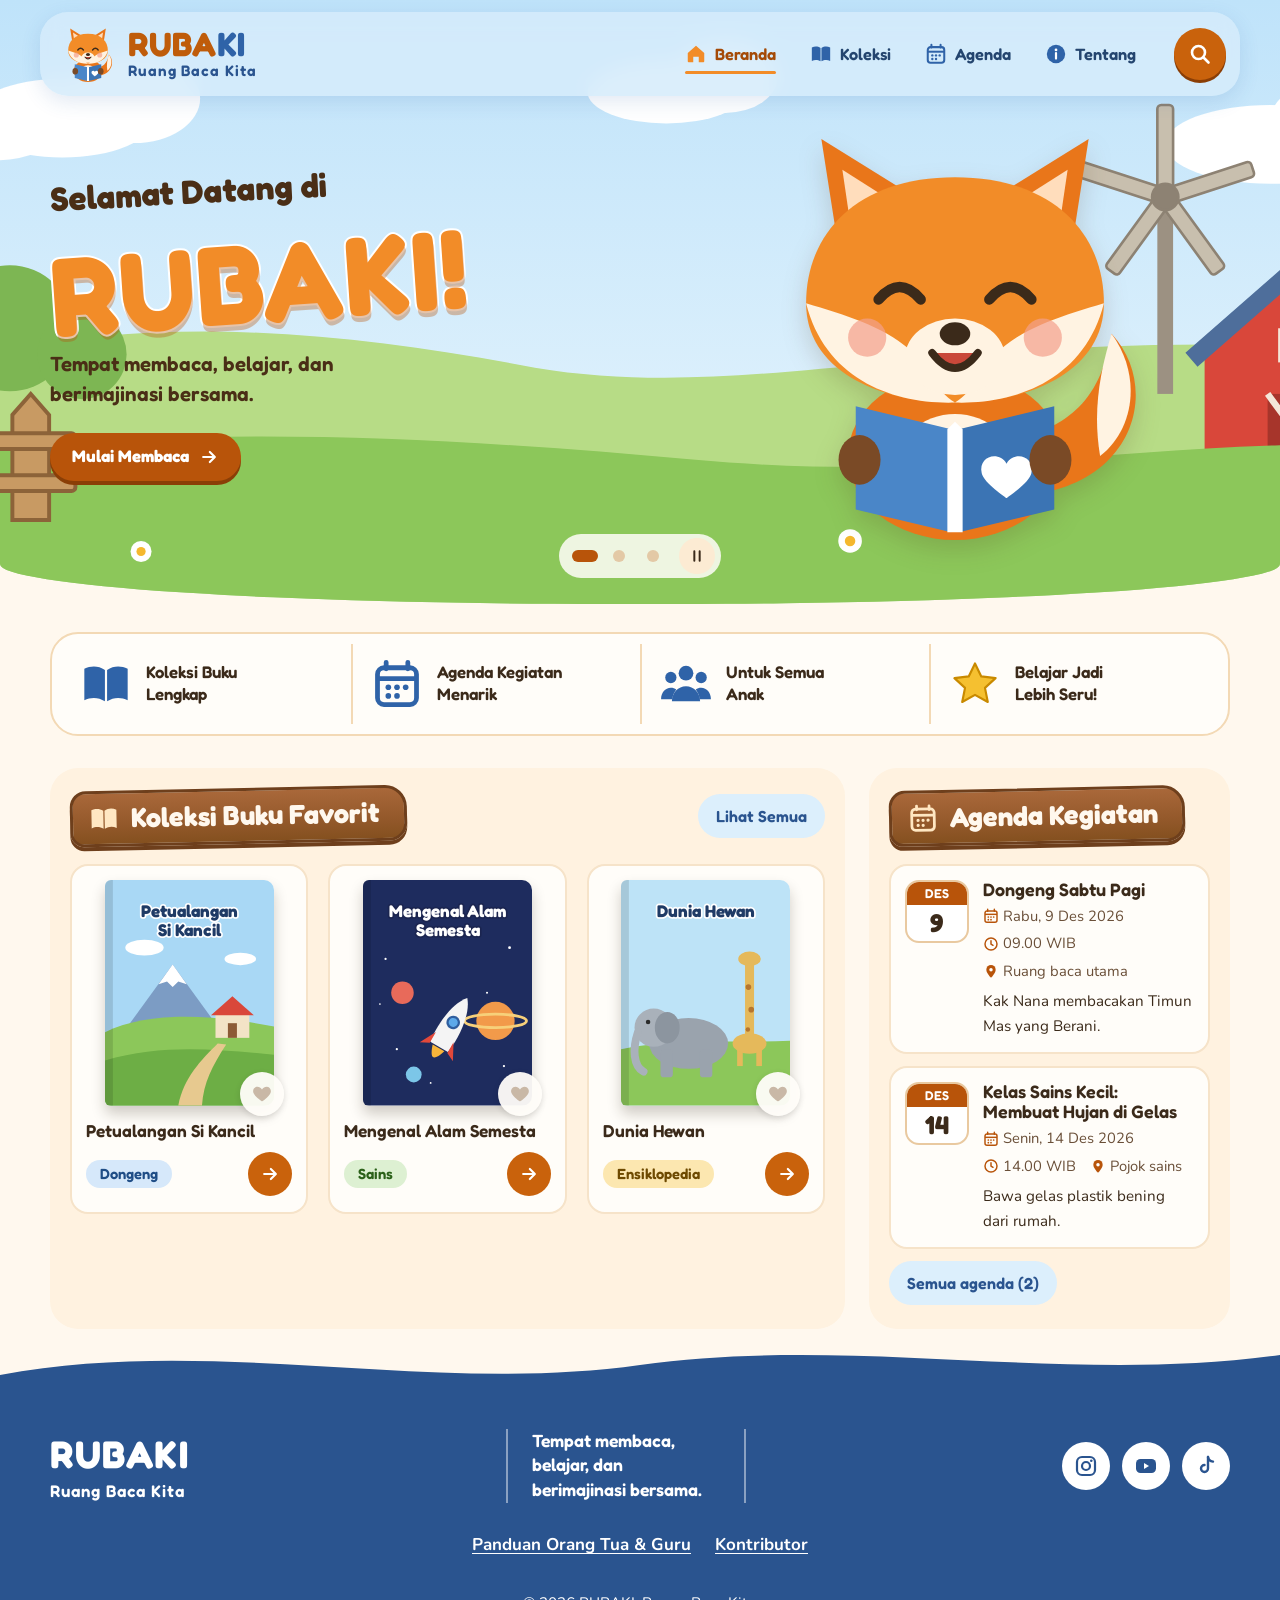
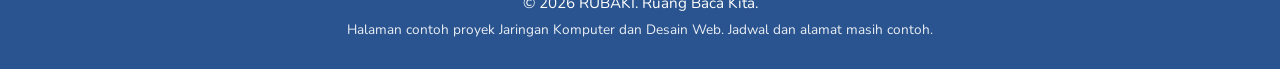
==== index.html @ 47138470 "Terapkan tampilan RUBAKI baru ke semua halaman Tampilan mengikuti desain contoh (hero rubah, papan k" ====
<!DOCTYPE html>
<html lang="id">
<head>
  <meta charset="utf-8">
  <meta name="viewport" content="width=device-width, initial-scale=1">
  <title>RUBAKI · Ruang Baca Kita</title>
  <meta name="description" content="RUBAKI, ruang baca anak untuk membaca, belajar, dan berimajinasi bersama.">
  <link rel="preconnect" href="https://fonts.googleapis.com">
  <link rel="preconnect" href="https://fonts.gstatic.com" crossorigin>
  <link href="https://fonts.googleapis.com/css2?family=Fredoka:wght@500;600;700&family=Nunito:wght@400;600;700;800&display=swap" rel="stylesheet">
  <link rel="stylesheet" href="css/style.css">
  <link rel="stylesheet" href="css/beranda.css">
</head>
<body data-halaman="beranda">
  <!-- Ikon dan maskot dipakai ulang lewat <use href="#..."> -->
  <svg width="0" height="0" style="position:absolute" aria-hidden="true">
    <defs>
      <symbol id="fox" viewBox="0 0 220 220">
        <path d="M150 196 C204 190 218 140 192 112 C186 150 166 162 138 168Z" fill="#E9761A"/>
        <path d="M192 112 C208 134 204 162 186 176 C182 152 186 132 192 112Z" fill="#FFF3E2"/>
        <ellipse cx="110" cy="176" rx="56" ry="44" fill="#E9761A"/>
        <ellipse cx="110" cy="184" rx="32" ry="30" fill="#FFF3E2"/>
        <path d="M50 74 L40 10 L98 46Z" fill="#E9761A"/>
        <path d="M56 60 L51 26 L84 47Z" fill="#FFDDBC"/>
        <path d="M170 74 L180 10 L122 46Z" fill="#E9761A"/>
        <path d="M164 60 L169 26 L136 47Z" fill="#FFDDBC"/>
        <path d="M110 30 C162 30 188 60 188 96 C188 130 152 148 110 148 C68 148 32 130 32 96 C32 60 58 30 110 30Z" fill="#F28C28"/>
        <path d="M32 96 C52 102 72 108 86 120 C96 130 100 142 110 148 C78 149 42 136 32 96Z" fill="#FFF3E2"/>
        <path d="M188 96 C168 102 148 108 134 120 C124 130 120 142 110 148 C142 149 178 136 188 96Z" fill="#FFF3E2"/>
        <ellipse cx="110" cy="124" rx="26" ry="20" fill="#FFF3E2"/>
        <path d="M70 94 q11 -13 22 0" stroke="#3B2A1A" stroke-width="5.5" fill="none" stroke-linecap="round"/>
        <path d="M128 94 q11 -13 22 0" stroke="#3B2A1A" stroke-width="5.5" fill="none" stroke-linecap="round"/>
        <circle cx="64" cy="114" r="10" fill="#F4A08C" opacity=".7"/>
        <circle cx="156" cy="114" r="10" fill="#F4A08C" opacity=".7"/>
        <ellipse cx="110" cy="112" rx="8" ry="6" fill="#3B2A1A"/>
        <path d="M98 122 q12 16 24 0" stroke="#3B2A1A" stroke-width="4" fill="#C9483A" stroke-linecap="round" stroke-linejoin="round"/>
        <path d="M58 150 L108 162 L108 216 L58 204Z" fill="#4A86C8"/>
        <path d="M162 150 L112 162 L112 216 L162 204Z" fill="#3B74B4"/>
        <path d="M106 162 L110 158 L114 162 L114 216 L106 216Z" fill="#FFFFFF"/>
        <path d="M137 180 c-4 -7 -15 -4 -13 5 c1 5 13 13 13 13 s12 -8 13 -13 c2 -9 -9 -12 -13 -5z" fill="#FFFFFF"/>
        <ellipse cx="60" cy="178" rx="11" ry="13" fill="#7A4A26"/>
        <ellipse cx="160" cy="178" rx="11" ry="13" fill="#7A4A26"/>
      </symbol>

      <symbol id="i-home" viewBox="0 0 24 24"><path d="M3 11 12 3l9 8v9a1 1 0 0 1-1 1h-5v-6H9v6H4a1 1 0 0 1-1-1z" fill="currentColor"/></symbol>
      <symbol id="i-book" viewBox="0 0 24 24"><path d="M2 5c3-1.5 6.5-1.5 9.5.5V20c-3-2-6.5-2-9.5-.5zM22 5c-3-1.5-6.5-1.5-9.5.5V20c3-2 6.5-2 9.5-.5z" fill="currentColor"/></symbol>
      <symbol id="i-cal" viewBox="0 0 24 24"><path d="M7 2v3M17 2v3" stroke="currentColor" stroke-width="2.2" stroke-linecap="round"/><rect x="3" y="4.5" width="18" height="17" rx="3" fill="none" stroke="currentColor" stroke-width="2.2"/><path d="M3 9.5h18" stroke="currentColor" stroke-width="2.2"/><g fill="currentColor"><circle cx="8" cy="13.5" r="1.3"/><circle cx="12" cy="13.5" r="1.3"/><circle cx="16" cy="13.5" r="1.3"/><circle cx="8" cy="17.5" r="1.3"/><circle cx="12" cy="17.5" r="1.3"/></g></symbol>
      <symbol id="i-info" viewBox="0 0 24 24"><circle cx="12" cy="12" r="10" fill="currentColor"/><path d="M12 11v6" stroke="#fff" stroke-width="2.4" stroke-linecap="round"/><circle cx="12" cy="7.5" r="1.5" fill="#fff"/></symbol>
      <symbol id="i-search" viewBox="0 0 24 24"><circle cx="10.5" cy="10.5" r="6.5" fill="none" stroke="currentColor" stroke-width="2.6"/><path d="m15.5 15.5 5 5" stroke="currentColor" stroke-width="2.6" stroke-linecap="round"/></symbol>
      <symbol id="i-arrow" viewBox="0 0 24 24"><path d="M5 12h13M13 6l6 6-6 6" fill="none" stroke="currentColor" stroke-width="2.6" stroke-linecap="round" stroke-linejoin="round"/></symbol>
      <symbol id="i-back" viewBox="0 0 24 24"><path d="M19 12H6M11 6l-6 6 6 6" fill="none" stroke="currentColor" stroke-width="2.6" stroke-linecap="round" stroke-linejoin="round"/></symbol>
      <symbol id="i-up" viewBox="0 0 24 24"><path d="M12 19V6M6 11l6-6 6 6" fill="none" stroke="currentColor" stroke-width="2.6" stroke-linecap="round" stroke-linejoin="round"/></symbol>
      <symbol id="i-close" viewBox="0 0 24 24"><path d="M6 6l12 12M18 6 6 18" stroke="currentColor" stroke-width="2.6" stroke-linecap="round"/></symbol>
      <symbol id="i-heart" viewBox="0 0 24 24"><path d="M12 20s-7.5-4.6-9.3-9.2C1.4 7.4 3.6 4 7 4c2 0 3.6 1.1 5 3 1.4-1.9 3-3 5-3 3.4 0 5.6 3.4 4.3 6.8C19.5 15.4 12 20 12 20z" fill="currentColor"/></symbol>
      <symbol id="i-people" viewBox="0 0 24 24"><g fill="currentColor"><circle cx="12" cy="7" r="3.4"/><circle cx="5" cy="9" r="2.6"/><circle cx="19" cy="9" r="2.6"/><path d="M5.5 20c0-4 2.9-7 6.5-7s6.5 3 6.5 7z"/><path d="M0.5 19c0-3 1.9-5.3 4.5-5.3 1 0 1.8.3 2.5.8-1 1.3-1.6 2.8-1.8 4.5z"/><path d="M23.5 19c0-3-1.9-5.3-4.5-5.3-1 0-1.8.3-2.5.8 1 1.3 1.6 2.8 1.8 4.5z"/></g></symbol>
      <symbol id="i-star" viewBox="0 0 24 24"><path d="m12 2.5 2.9 6 6.6.8-4.9 4.5 1.3 6.5L12 17l-5.9 3.3 1.3-6.5L2.5 9.3l6.6-.8z" fill="currentColor" stroke="#C98A00" stroke-width="1" stroke-linejoin="round"/></symbol>
      <symbol id="i-plus" viewBox="0 0 24 24"><path d="M12 5v14M5 12h14" stroke="currentColor" stroke-width="2.6" stroke-linecap="round"/></symbol>
      <symbol id="i-trash" viewBox="0 0 24 24"><path d="M4 7h16M9 7V4h6v3M6 7l1 13h10l1-13" fill="none" stroke="currentColor" stroke-width="2.2" stroke-linecap="round" stroke-linejoin="round"/></symbol>
      <symbol id="i-pin" viewBox="0 0 24 24"><path d="M12 22s7-6.6 7-12a7 7 0 0 0-14 0c0 5.4 7 12 7 12z" fill="currentColor"/><circle cx="12" cy="10" r="2.6" fill="#fff"/></symbol>
      <symbol id="i-clock" viewBox="0 0 24 24"><circle cx="12" cy="12" r="9" fill="none" stroke="currentColor" stroke-width="2.2"/><path d="M12 7v5l3 2" fill="none" stroke="currentColor" stroke-width="2.2" stroke-linecap="round"/></symbol>
      <symbol id="i-pause" viewBox="0 0 24 24"><path d="M8 5v14M16 5v14" stroke="currentColor" stroke-width="3" stroke-linecap="round"/></symbol>
      <symbol id="i-play" viewBox="0 0 24 24"><path d="M7 4.5v15l12-7.5z" fill="currentColor"/></symbol>
      <symbol id="i-ig" viewBox="0 0 24 24"><rect x="3" y="3" width="18" height="18" rx="5" fill="none" stroke="currentColor" stroke-width="2.2"/><circle cx="12" cy="12" r="4" fill="none" stroke="currentColor" stroke-width="2.2"/><circle cx="17.3" cy="6.7" r="1.3" fill="currentColor"/></symbol>
      <symbol id="i-yt" viewBox="0 0 24 24"><rect x="2" y="5" width="20" height="14" rx="4.5" fill="currentColor"/><path d="M10 9v6l5-3z" fill="#fff"/></symbol>
      <symbol id="i-tt" viewBox="0 0 24 24"><path d="M14 3v11.5a3.5 3.5 0 1 1-3.5-3.5" fill="none" stroke="currentColor" stroke-width="2.4" stroke-linecap="round"/><path d="M14 3c.4 2.6 2.2 4.4 5 4.6" fill="none" stroke="currentColor" stroke-width="2.4" stroke-linecap="round"/></symbol>
    </defs>
  </svg>

  <a class="skip" href="#main">Lewati ke konten utama</a>

  <!-- NAVBAR: sama di semua halaman, jangan diubah -->
  <header class="topbar" id="top">
    <a class="brand" href="index.html" aria-label="RUBAKI, ke beranda">
      <svg class="brand__fox" width="56" height="56" aria-hidden="true"><use href="#fox"/></svg>
      <span class="brand__text">
        <span class="brand__name"><span class="o">RUBA</span><span class="b">KI</span></span>
        <span class="brand__tag">Ruang Baca Kita</span>
      </span>
    </a>

    <nav class="nav" aria-label="Navigasi utama">
      <a class="nav__link" href="index.html" data-route="beranda" aria-current="page"><svg aria-hidden="true"><use href="#i-home"/></svg><span>Beranda</span></a>
      <a class="nav__link" href="koleksi.html" data-route="koleksi"><svg aria-hidden="true"><use href="#i-book"/></svg><span>Koleksi</span></a>
      <a class="nav__link" href="agenda.html" data-route="agenda"><svg aria-hidden="true"><use href="#i-cal"/></svg><span>Agenda</span></a>
      <a class="nav__link" href="tentang.html" data-route="tentang"><svg aria-hidden="true"><use href="#i-info"/></svg><span>Tentang</span></a>
    </nav>

    <button class="search-btn" type="button" id="openSearch" aria-label="Cari buku atau agenda (tombol /)">
      <svg aria-hidden="true"><use href="#i-search"/></svg>
    </button>
  </header>

  <main id="main" tabindex="-1">
    <!-- ===== ISI HALAMAN BERANDA (bagian yang boleh kamu ubah) ===== -->
    <section class="halaman" aria-labelledby="hero-title">
      <div class="hero" id="hero" aria-roledescription="carousel" aria-label="Sorotan RUBAKI">
        <svg class="hero__scene" viewBox="0 0 1200 460" preserveAspectRatio="xMidYMax slice" aria-hidden="true">
          <defs>
            <linearGradient id="sky" x1="0" y1="0" x2="0" y2="1">
              <stop offset="0" stop-color="#BFE3FA"/><stop offset="1" stop-color="#EAF6FD"/>
            </linearGradient>
          </defs>
          <rect width="1200" height="460" fill="url(#sky)"/>
          <g fill="#FFFFFF">
            <g class="cloud"><ellipse cx="160" cy="90" rx="70" ry="30"/><ellipse cx="215" cy="75" rx="50" ry="34"/><ellipse cx="110" cy="100" rx="45" ry="22"/></g>
            <g class="cloud cloud--b"><ellipse cx="620" cy="70" rx="60" ry="24"/><ellipse cx="665" cy="58" rx="40" ry="28"/></g>
            <g class="cloud"><ellipse cx="1080" cy="110" rx="80" ry="30"/><ellipse cx="1130" cy="92" rx="50" ry="32"/></g>
          </g>
          <path d="M0 300 C180 230 360 250 520 280 C700 310 860 240 1200 270 V460 H0Z" fill="#B7DC86"/>
          <g fill="#7DB653">
            <circle cx="70" cy="262" r="40"/><circle cx="120" cy="250" r="48"/><circle cx="175" cy="270" r="34"/>
            <circle cx="860" cy="250" r="36"/><circle cx="905" cy="238" r="44"/>
          </g>
          <g transform="translate(1000 150)">
            <rect x="-6" y="0" width="12" height="150" fill="#9C9182"/>
            <g class="windmill" fill="#C8BFAE" stroke="#8D8273" stroke-width="2">
              <rect x="-6" y="-70" width="12" height="70" rx="3"/>
              <rect x="-6" y="-70" width="12" height="70" rx="3" transform="rotate(72)"/>
              <rect x="-6" y="-70" width="12" height="70" rx="3" transform="rotate(144)"/>
              <rect x="-6" y="-70" width="12" height="70" rx="3" transform="rotate(216)"/>
              <rect x="-6" y="-70" width="12" height="70" rx="3" transform="rotate(288)"/>
              <circle r="10" fill="#8D8273"/>
            </g>
          </g>
          <g transform="translate(1030 210)">
            <path d="M0 60 L70 0 L140 60 V150 H0Z" fill="#D9473A"/>
            <path d="M-10 64 L70 -6 L150 64" fill="none" stroke="#4E6E9B" stroke-width="14" stroke-linejoin="round"/>
            <rect x="48" y="90" width="44" height="60" fill="#A7352B"/>
            <path d="M48 90 L92 150 M92 90 L48 150" stroke="#F4E6D8" stroke-width="5"/>
            <rect x="56" y="40" width="28" height="26" fill="#F4E6D8"/>
          </g>
          <path d="M0 360 C200 320 420 330 640 350 C860 370 1000 330 1200 340 V460 H0Z" fill="#8CC75A"/>
          <g fill="#C89A63" stroke="#8C6339" stroke-width="3">
            <path d="M18 310 l14 -16 l14 16 v80 h-28z"/><path d="M70 312 l14 -16 l14 16 v80 h-28z"/><path d="M122 316 l14 -16 l14 16 v80 h-28z"/>
            <rect x="0" y="330" width="170" height="12" rx="3"/><rect x="0" y="362" width="170" height="12" rx="3"/>
          </g>
          <g class="flowers">
            <g transform="translate(40 410)"><circle r="9" fill="#fff"/><circle r="4" fill="#F5B82E"/></g>
            <g transform="translate(220 420)"><circle r="8" fill="#fff"/><circle r="3.5" fill="#F5B82E"/></g>
            <g transform="translate(760 412)"><circle r="9" fill="#fff"/><circle r="4" fill="#F5B82E"/></g>
            <g transform="translate(1150 420)"><circle r="10" fill="#fff"/><circle r="4" fill="#F5B82E"/></g>
          </g>
        </svg>

        <div class="hero__slides">
          <article class="slide is-active" data-slide="0" aria-roledescription="slide" aria-label="1 dari 3">
            <div class="slide__text">
              <p class="slide__pre">Selamat Datang di</p>
              <h1 class="slide__title" id="hero-title"><span class="wordmark">RUBAKI!</span></h1>
              <p class="slide__lead">Tempat membaca, belajar, dan berimajinasi bersama.</p>
              <a class="btn btn--primary" href="koleksi.html">Mulai Membaca <svg aria-hidden="true"><use href="#i-arrow"/></svg></a>
            </div>
            <svg class="slide__art slide__art--fox" viewBox="0 0 220 220" aria-hidden="true"><use href="#fox"/></svg>
          </article>

          <article class="slide" data-slide="1" aria-roledescription="slide" aria-label="2 dari 3" hidden>
            <div class="slide__text">
              <p class="slide__pre">Lanjutkan ceritamu</p>
              <h2 class="slide__title slide__title--sm">Buku yang terakhir kamu baca</h2>
              <p class="slide__lead" id="resumeText">Belum ada buku yang dibuka. Pilih satu dari koleksi, nanti halamannya diingat di sini.</p>
              <a class="btn btn--primary" href="koleksi.html" id="resumeBtn">Pilih Buku</a>
            </div>
            <div class="slide__art slide__art--book" id="resumeCover" aria-hidden="true"></div>
          </article>

          <article class="slide" data-slide="2" aria-roledescription="slide" aria-label="3 dari 3" hidden>
            <div class="slide__text">
              <p class="slide__pre">Ada kegiatan seru</p>
              <h2 class="slide__title slide__title--sm">Dongeng, menggambar, dan kelas sains kecil</h2>
              <p class="slide__lead">Lihat jadwal kegiatan di ruang baca dan catat yang ingin kamu ikuti.</p>
              <a class="btn btn--primary" href="agenda.html">Lihat Agenda</a>
            </div>
            <svg class="slide__art slide__art--cal" viewBox="0 0 200 200" aria-hidden="true">
              <rect x="30" y="40" width="140" height="130" rx="18" fill="#FFF8EE" stroke="#B5603A" stroke-width="6"/>
              <rect x="30" y="40" width="140" height="34" rx="16" fill="#E9761A"/>
              <rect x="56" y="26" width="12" height="30" rx="6" fill="#B5603A"/><rect x="132" y="26" width="12" height="30" rx="6" fill="#B5603A"/>
              <g stroke="#E8D3BC" stroke-width="3"><path d="M30 106h140M30 138h140M76 74v96M124 74v96"/></g>
              <path d="m100 88 9 18 20 2-15 13 4 20-18-10-18 10 4-20-15-13 20-2z" fill="#F5C030" stroke="#C98A00" stroke-width="3" stroke-linejoin="round"/>
            </svg>
          </article>
        </div>

        <div class="hero__controls">
          <div class="dots" role="tablist" aria-label="Pilih sorotan">
            <button type="button" class="dot is-active" role="tab" aria-selected="true" aria-label="Sorotan 1" data-go="0"></button>
            <button type="button" class="dot" role="tab" aria-selected="false" aria-label="Sorotan 2" data-go="1"></button>
            <button type="button" class="dot" role="tab" aria-selected="false" aria-label="Sorotan 3" data-go="2"></button>
          </div>
          <button type="button" class="hero__pause" id="heroPause" aria-label="Jeda pergantian sorotan">
            <svg aria-hidden="true"><use href="#i-pause"/></svg>
          </button>
        </div>
      </div>

      <div class="wrap">
        <ul class="perks">
          <li><a class="perk" href="koleksi.html"><svg class="perk__ic perk__ic--blue" aria-hidden="true"><use href="#i-book"/></svg><span>Koleksi Buku <br>Lengkap</span></a></li>
          <li><a class="perk" href="agenda.html"><svg class="perk__ic perk__ic--blue" aria-hidden="true"><use href="#i-cal"/></svg><span>Agenda Kegiatan <br>Menarik</span></a></li>
          <li><a class="perk" href="tentang.html"><svg class="perk__ic perk__ic--blue" aria-hidden="true"><use href="#i-people"/></svg><span>Untuk Semua <br>Anak</span></a></li>
          <li><a class="perk" href="tentang.html#faq"><svg class="perk__ic perk__ic--gold" aria-hidden="true"><use href="#i-star"/></svg><span>Belajar Jadi <br>Lebih Seru!</span></a></li>
        </ul>

        <div class="home-grid">
          <section class="panel" aria-labelledby="fav-title">
            <div class="panel__head">
              <h2 class="plank" id="fav-title"><svg aria-hidden="true"><use href="#i-book"/></svg>Koleksi Buku Favorit</h2>
              <a class="pill-link" href="koleksi.html">Lihat Semua</a>
            </div>
            <div class="book-grid book-grid--home" id="homeBooks"></div>
          </section>

          <section class="panel panel--agenda" aria-labelledby="ag-title">
            <div class="panel__head">
              <h2 class="plank" id="ag-title"><svg aria-hidden="true"><use href="#i-cal"/></svg>Agenda Kegiatan</h2>
            </div>
            <div class="agenda-mini" id="homeAgenda"></div>
          </section>
        </div>
      </div>
    </section>
  </main>

  <!-- FOOTER: sama di semua halaman, jangan diubah -->
  <footer class="footer">
    <svg class="footer__wave" viewBox="0 0 1200 60" preserveAspectRatio="none" aria-hidden="true"><path d="M0 40 C200 0 400 60 600 30 C800 0 1000 50 1200 20 V60 H0Z" fill="currentColor"/></svg>
    <div class="footer__inner wrap">
      <div class="footer__brand">
        <span class="footer__name">RUBAKI</span>
        <span class="footer__tag">Ruang Baca Kita</span>
      </div>
      <p class="footer__line">Tempat membaca, belajar, dan berimajinasi bersama.</p>
      <div class="footer__social">
        <button type="button" class="social" data-social="Instagram" aria-label="Instagram RUBAKI"><svg aria-hidden="true"><use href="#i-ig"/></svg></button>
        <button type="button" class="social" data-social="YouTube" aria-label="YouTube RUBAKI"><svg aria-hidden="true"><use href="#i-yt"/></svg></button>
        <button type="button" class="social" data-social="TikTok" aria-label="TikTok RUBAKI"><svg aria-hidden="true"><use href="#i-tt"/></svg></button>
      </div>
    </div>
    <nav class="footer__links" aria-label="Tautan lain">
      <a href="panduan.html">Panduan Orang Tua &amp; Guru</a>
      <a href="kontributor.html">Kontributor</a>
    </nav>
    <p class="footer__copy">© 2026 RUBAKI. Ruang Baca Kita. <span class="footer__note">Halaman contoh proyek Jaringan Komputer dan Desain Web. Jadwal dan alamat masih contoh.</span></p>
    <button type="button" class="to-top" id="toTop" aria-label="Kembali ke atas"><svg aria-hidden="true"><use href="#i-up"/></svg></button>
  </footer>

  <!-- DIALOG bersama: detail buku dan pencarian -->
  <dialog class="modal" id="bookModal" aria-labelledby="bmTitle">
    <button type="button" class="modal__close" data-close aria-label="Tutup detail buku"><svg aria-hidden="true"><use href="#i-close"/></svg></button>
    <div class="bm">
      <div class="bm__cover" id="bmCover" aria-hidden="true"></div>
      <div class="bm__info">
        <span class="chip" id="bmCat"></span>
        <h2 id="bmTitle"></h2>
        <p class="bm__meta" id="bmMeta"></p>
        <p id="bmSyn"></p>
        <div class="bm__actions">
          <a class="btn btn--primary" id="bmRead" href="koleksi.html">Baca Sekarang</a>
          <button type="button" class="btn btn--soft fav-toggle" id="bmFav" aria-pressed="false"><svg aria-hidden="true"><use href="#i-heart"/></svg><span>Simpan ke favorit</span></button>
        </div>
      </div>
    </div>
  </dialog>

  <dialog class="modal modal--search" id="searchModal" aria-labelledby="smTitle">
    <h2 id="smTitle" class="sr">Pencarian</h2>
    <div class="search-box">
      <svg aria-hidden="true"><use href="#i-search"/></svg>
      <label for="globalSearch" class="sr">Cari buku atau agenda</label>
      <input id="globalSearch" type="search" placeholder="Cari buku atau agenda…" autocomplete="off">
      <button type="button" class="icon-btn" data-close aria-label="Tutup pencarian"><svg aria-hidden="true"><use href="#i-close"/></svg></button>
    </div>
    <div id="searchResults" class="search-results" aria-live="polite"></div>
  </dialog>

  <div class="toast" id="toast" role="status" aria-live="polite"></div>

  <script src="data/buku.js" defer></script>
  <script src="data/agenda.js" defer></script>
  <script src="js/main.js" defer></script>
  <script src="js/beranda.js" defer></script>
</body>
</html>
---- css/style.css ----
/* =========================================================
   RUBAKI · Ruang Baca Kita
   Palet diambil dari ilustrasi maskot: oranye rubah, biru buku,
   krim kertas, dan cokelat papan kayu.
   ========================================================= */
:root {
  --cream: #FFF8EE;
  --paper: #FFFDF9;
  --sand: #FCEBD3;
  --sand-line: #F3D9B5;
  --ink: #3B2A1A;
  --ink-soft: #6A4F38;
  --orange: #F28C28;
  --orange-deep: #B8540A;   /* tombol utama, teks putih di atasnya lolos AA */
  --orange-soft: #FFE6CC;
  --blue: #2F63A8;
  --blue-deep: #2A548F;
  --sky: #DCEFFC;
  --wood: #94592B;
  --wood-dark: #6E3F1C;
  --focus: #1C4E8F;

  --r-sm: 10px;
  --r-md: 18px;
  --r-lg: 28px;

  --font-head: "Fredoka", "Nunito", system-ui, sans-serif;
  --font-body: "Nunito", system-ui, sans-serif;

  --header-h: 84px;
}
*, *::before, *::after { box-sizing: border-box; }
html { scroll-behavior: smooth; scroll-padding-top: calc(var(--header-h) + 24px); }
@media (prefers-reduced-motion: reduce) {
  html { scroll-behavior: auto; }
}
body {
  margin: 0;
  font-family: var(--font-body);
  font-size: 1.0625rem;
  line-height: 1.6;
  color: var(--ink);
  background: var(--cream);
  -webkit-font-smoothing: antialiased;
}
img, svg { display: block; }
h1, h2, h3 { font-family: var(--font-head); line-height: 1.15; margin: 0; }
p { margin: 0; }
a { color: var(--blue-deep); }
a[href], button:not(:disabled), summary, select, label[for],
[role="button"], [role="tab"] { cursor: pointer; }
:disabled, [aria-disabled="true"] { cursor: not-allowed; }
:focus-visible {
  outline: 3px solid var(--focus);
  outline-offset: 3px;
  border-radius: 6px;
}
/* main hanya target fokus saat pindah halaman, bukan kontrol */
main:focus { outline: none; }
.sr {
  position: absolute; width: 1px; height: 1px; overflow: hidden;
  clip: rect(0 0 0 0); white-space: nowrap;
}
.skip {
  position: absolute; left: 16px; top: -60px; z-index: 100;
  background: var(--ink); color: #fff; padding: 10px 16px; border-radius: var(--r-sm);
  font-weight: 700; text-decoration: none;
}
.skip:focus { top: 12px; }
.wrap { width: min(1180px, 100% - 40px); margin-inline: auto; }
/* ---------- Tombol ---------- */
.btn {
  display: inline-flex; align-items: center; justify-content: center; gap: 10px;
  min-height: 48px; padding: 10px 22px;
  border: 0; border-radius: 999px;
  font: 700 1.05rem/1 var(--font-head);
  text-decoration: none;
  transition: transform .15s ease, background-color .15s ease, box-shadow .15s ease;
}
.btn svg { width: 20px; height: 20px; flex: none; }
.btn--primary {
  background: var(--orange-deep); color: #fff;
  box-shadow: 0 4px 0 #8A3E06;
}
.btn--primary:hover { background: #A44A07; }
.btn--primary:active { transform: translateY(3px); box-shadow: 0 1px 0 #8A3E06; }
.btn--soft { background: var(--orange-soft); color: #7A3606; }
.btn--soft:hover { background: #FFD9B3; }
.btn--ghost { background: transparent; color: var(--ink); border: 2px solid var(--sand-line); }
.btn--ghost:hover { background: var(--sand); }
.btn:disabled { opacity: .45; box-shadow: none; transform: none; }
.icon-btn {
  min-width: 44px; height: 44px; padding: 0 10px;
  display: inline-grid; place-items: center;
  border: 2px solid var(--sand-line); background: var(--paper); color: var(--ink);
  border-radius: 12px; font: 700 1rem var(--font-head);
}
.icon-btn:hover { background: var(--sand); }
.icon-btn svg { width: 20px; height: 20px; }
/* ---------- Header ---------- */
.topbar {
  position: sticky; top: 12px; z-index: 50;
  width: min(1200px, 100% - 24px); margin: 12px auto 0;
  display: flex; align-items: center; gap: 24px;
  min-height: var(--header-h); padding: 8px 14px 8px 20px;
  border-radius: var(--r-lg);
  background: rgba(214, 236, 251, .86);
  backdrop-filter: blur(10px);
  -webkit-backdrop-filter: blur(10px);
  box-shadow: 0 6px 20px rgba(47, 99, 168, .14);
}
.brand { display: flex; align-items: center; gap: 12px; text-decoration: none; margin-right: auto; }
.brand__fox { width: 56px; height: 56px; }
.brand__text { display: grid; line-height: 1; }
.brand__name { font: 700 2.1rem/1 var(--font-head); letter-spacing: .02em; }
.brand__name .o { color: #BF5C0A; }
.brand__name .b { color: var(--blue); }
.brand__tag { font: 600 .95rem/1.3 var(--font-head); color: var(--blue-deep); letter-spacing: .06em; }
.nav { display: flex; gap: 6px; }
.nav__link {
  position: relative;
  display: flex; align-items: center; gap: 8px;
  min-height: 48px; padding: 8px 14px;
  font: 600 1.02rem var(--font-head); color: #24456F; text-decoration: none;
  border-radius: 14px;
}
.nav__link svg { width: 22px; height: 22px; color: var(--blue); }
.nav__link:hover { background: rgba(255, 255, 255, .6); }
.nav__link[aria-current="page"] { color: #A44A07; }
.nav__link[aria-current="page"] svg { color: var(--orange); }
.nav__link[aria-current="page"]::after {
  content: ""; position: absolute; left: 14px; right: 14px; bottom: 4px;
  height: 3px; border-radius: 3px; background: var(--orange);
}
.search-btn {
  width: 52px; height: 52px; flex: none;
  display: grid; place-items: center;
  border: 0; border-radius: 50%;
  background: #C9620C; color: #fff;
  box-shadow: 0 3px 0 #8A3E06;
}
.search-btn svg { width: 24px; height: 24px; }
.search-btn:hover { background: #B8540A; }
.search-btn:active { transform: translateY(2px); box-shadow: 0 1px 0 #8A3E06; }
/* ---------- Hero ---------- */
.view[hidden] { display: none; }
@keyframes spin { to { transform: rotate(360deg); } }
@keyframes drift { to { transform: translateX(40px); } }
@keyframes rise { from { opacity: 0; transform: translateY(14px); } }
@keyframes pop { from { opacity: 0; transform: scale(.92); } }
.panel {
  background: #FFF2E0; border-radius: var(--r-lg);
  padding: 20px 20px 24px;
}
.panel__head { display: flex; align-items: center; justify-content: space-between; gap: 12px; margin-bottom: 20px; flex-wrap: wrap; }
/* papan kayu, ciri judul dari desain */
.plank {
  position: relative;
  display: inline-flex; align-items: center; gap: 12px;
  padding: 10px 24px 10px 16px;
  font: 700 clamp(1.3rem, 2.4vw, 1.7rem)/1.1 var(--font-head);
  color: #FFF8EE;
  background: linear-gradient(180deg, #A9683A, var(--wood) 60%, #84501F);
  border: 3px solid var(--wood-dark);
  border-radius: 16px 22px 18px 14px;
  transform: rotate(-1.2deg);
  box-shadow: 0 4px 0 var(--wood-dark);
}
.plank svg { width: 30px; height: 30px; color: #FFE7C2; flex: none; }
.plank--lg { font-size: clamp(1.6rem, 3.6vw, 2.3rem); }
.pill-link {
  display: inline-flex; align-items: center; min-height: 44px; padding: 8px 18px;
  background: var(--sky); color: var(--blue-deep); border-radius: 999px;
  font: 600 1rem var(--font-head); text-decoration: none;
}
.pill-link:hover { background: #C6E3F8; }
/* ---------- Kartu buku ---------- */
.book-grid {
  display: grid; gap: 20px;
  grid-template-columns: repeat(auto-fill, minmax(200px, 1fr));
}
.book {
  position: relative;
  display: flex; flex-direction: column;
  background: var(--paper); border-radius: var(--r-md);
  padding: 14px 14px 16px;
  border: 2px solid #F6E3C9;
  transition: transform .18s ease, box-shadow .18s ease;
}
.book:hover { transform: translateY(-4px); box-shadow: 0 10px 22px rgba(120, 80, 30, .14); }
.book__cover {
  display: block; padding: 0; border: 0; background: none;
  aspect-ratio: 3 / 4; width: 82%; margin: 0 auto 14px;
  border-radius: 6px 10px 10px 6px; overflow: hidden;
  box-shadow: 0 8px 14px rgba(40, 30, 20, .22);
}
.book__cover svg { width: 100%; height: 100%; }
.book__title { font: 600 1.08rem/1.3 var(--font-head); margin-bottom: 10px; }
.book__meta { font-size: .9rem; color: var(--ink-soft); margin: -6px 0 10px; }
.book__foot { margin-top: auto; display: flex; align-items: center; justify-content: space-between; gap: 8px; flex-wrap: wrap; }
.book__foot .chip { white-space: nowrap; }
.book__open { margin-left: auto; }
.book__open {
  width: 44px; height: 44px; flex: none; border: 0; border-radius: 50%;
  background: #C9620C; color: #fff; display: grid; place-items: center;
}
.book__open:hover { background: #B8540A; }
.book__open svg { width: 20px; height: 20px; }
.book__media { position: relative; width: 82%; margin: 0 auto 14px; }
.book__media .book__cover { width: 100%; margin: 0; }
.fav-btn {
  position: absolute; right: -10px; bottom: -10px; z-index: 2;
  width: 44px; height: 44px; border: 0; border-radius: 50%;
  background: rgba(255, 253, 249, .95); color: #C9B8A6;
  display: grid; place-items: center;
  box-shadow: 0 2px 6px rgba(0, 0, 0, .12);
}
.fav-btn svg { width: 22px; height: 22px; }
.fav-btn[aria-pressed="true"] { color: #D7373F; }
.chip {
  display: inline-flex; align-items: center;
  padding: 4px 14px; border-radius: 999px;
  font: 600 .92rem/1.4 var(--font-head);
}
.chip--blue  { background: #D6E8FA; color: #1F4D86; }
.chip--green { background: #DDF0D2; color: #2B6119; }
.chip--gold  { background: #FCE7B0; color: #6E4A00; }
.chip--rose  { background: #FADBD6; color: #8A3426; }
/* ---------- Agenda ---------- */
.panel--agenda { display: flex; flex-direction: column; }
.agenda-mini { flex: 1; display: flex; flex-direction: column; gap: 12px; }
.empty {
  flex: 1;
  display: flex; flex-direction: column; align-items: center; justify-content: center; text-align: center;
  gap: 12px; padding: 28px 18px;
  background: var(--paper); border-radius: var(--r-md); border: 2px dashed var(--sand-line);
}
.empty svg { width: 120px; height: 120px; }
.empty__title { font: 600 1.25rem/1.3 var(--font-head); }
.empty__text { color: var(--ink-soft); max-width: 32ch; }
.agenda-item {
  display: grid; grid-template-columns: auto 1fr; gap: 14px; align-items: start;
  background: var(--paper); border-radius: var(--r-md); padding: 14px;
  border: 2px solid #F6E3C9;
}
.date-badge {
  width: 64px; text-align: center; border-radius: 14px; overflow: hidden;
  background: #fff; border: 2px solid #E9C9A0;
}
.date-badge__m { display: block; background: var(--orange-deep); color: #fff; font: 600 .8rem/1.8 var(--font-head); text-transform: uppercase; }
.date-badge__d { display: block; font: 700 1.6rem/1.4 var(--font-head); color: var(--ink); }
.agenda-item h3 { font-size: 1.12rem; font-weight: 600; margin-bottom: 4px; }
.agenda-item__meta { display: flex; flex-wrap: wrap; gap: 4px 14px; font-size: .92rem; color: var(--ink-soft); }
.agenda-item__meta span { display: inline-flex; align-items: center; gap: 4px; }
.agenda-item__meta svg { width: 16px; height: 16px; color: var(--orange-deep); }
.agenda-item__ket { margin-top: 6px; font-size: .95rem; }
.agenda-item__del { margin-top: 8px; }
.agenda-item--past { opacity: .8; }
.agenda-mini .link-all { align-self: flex-start; }
/* ---------- Halaman umum ---------- */
.page { padding: 40px 0 0; }
.page__head { margin-bottom: 24px; }
.page__head--row { display: flex; justify-content: space-between; align-items: flex-end; gap: 20px; flex-wrap: wrap; }
.page__lead { margin-top: 16px; color: var(--ink-soft); max-width: 60ch; }
.field { display: grid; gap: 6px; min-width: 0; }
.field label { font: 600 .98rem var(--font-head); }
.opt { font-weight: 400; color: var(--ink-soft); font-family: var(--font-body); font-size: .9rem; }
input, select, textarea {
  font: inherit; color: var(--ink);
  min-height: 48px; padding: 10px 14px; width: 100%;
  background: #fff; border: 2px solid #D9BE9A; border-radius: 14px;
}
textarea { resize: vertical; }
input:focus-visible, select:focus-visible, textarea:focus-visible { outline: 3px solid var(--focus); outline-offset: 1px; border-color: var(--focus); }
input[aria-invalid="true"] { border-color: #B3261E; }
/* ---------- Footer ---------- */
.footer { position: relative; background: var(--blue-deep); color: #fff; padding: 36px 0 28px; margin-top: 40px; }
.footer__wave { position: absolute; left: 0; right: 0; top: -58px; width: 100%; height: 60px; color: var(--blue-deep); }
.footer__inner { display: flex; align-items: center; justify-content: space-between; gap: 24px; flex-wrap: wrap; }
.footer__brand { display: grid; line-height: 1; }
.footer__name { font: 700 2.4rem var(--font-head); letter-spacing: .04em; }
.footer__tag { font: 600 1.05rem var(--font-head); letter-spacing: .06em; margin-top: 4px; }
.footer__line { font: 600 1.1rem/1.4 var(--font-head); max-width: 24ch; padding-inline: 24px; border-inline: 2px solid rgba(255, 255, 255, .45); }
.footer__social { display: flex; gap: 12px; }
.social { width: 48px; height: 48px; border-radius: 50%; border: 0; background: #fff; color: var(--blue-deep); display: grid; place-items: center; }
.social:hover { background: var(--sky); }
.social svg { width: 24px; height: 24px; }
.footer__copy { text-align: center; margin-top: 24px; font-size: .95rem; }
.footer__note { display: block; opacity: .9; font-size: .85rem; margin-top: 4px; }
.footer a { color: #fff; }
.to-top {
  position: fixed; right: 18px; bottom: 18px; z-index: 40;
  width: 52px; height: 52px; border-radius: 50%; border: 2px solid var(--blue-deep);
  background: #fff; color: var(--blue-deep); display: grid; place-items: center;
  box-shadow: 0 4px 12px rgba(0, 0, 0, .18);
  opacity: 0; pointer-events: none; transition: opacity .2s;
}
.to-top.is-visible { opacity: 1; pointer-events: auto; }
.to-top svg { width: 24px; height: 24px; }
/* ---------- Dialog ---------- */
.modal {
  width: min(760px, 100% - 24px); max-height: calc(100dvh - 32px);
  padding: 28px; border: 0; border-radius: var(--r-lg);
  background: var(--paper); color: var(--ink);
  box-shadow: 0 24px 60px rgba(30, 20, 10, .35);
}
.modal::backdrop { background: rgba(46, 32, 18, .55); }
.modal[open] { animation: pop .25s ease both; }
.modal__close { position: absolute; top: 12px; right: 12px; width: 44px; height: 44px; border: 0; border-radius: 50%; background: var(--sand); color: var(--ink); display: grid; place-items: center; }
.modal__close svg { width: 20px; height: 20px; }
.bm { display: grid; grid-template-columns: 220px 1fr; gap: 24px; }
.bm__cover { border-radius: 8px; overflow: hidden; aspect-ratio: 3 / 4; box-shadow: 0 10px 20px rgba(40, 30, 20, .22); }
.bm__cover svg { width: 100%; height: 100%; }
.bm__info { display: flex; flex-direction: column; gap: 10px; align-items: flex-start; padding-right: 30px; }
.bm__info h2 { font-size: 1.8rem; }
.bm__meta { color: var(--ink-soft); font-weight: 700; }
.bm__actions { display: flex; gap: 10px; flex-wrap: wrap; margin-top: auto; padding-top: 10px; }
.fav-toggle svg { width: 20px; height: 20px; }
.fav-toggle[aria-pressed="true"] svg { color: #D7373F; }
.modal--form { width: min(560px, 100% - 24px); }
.modal--form form { display: grid; gap: 14px; }
.modal--form h2 { font-size: 1.6rem; }
.form-note { font-size: .92rem; color: var(--ink-soft); margin-top: -6px; }
.form-row { display: grid; grid-template-columns: 1fr 1fr; gap: 14px; }
.form-actions { display: flex; justify-content: flex-end; gap: 10px; margin-top: 4px; flex-wrap: wrap; }
.err { color: #B3261E; font-size: .92rem; font-weight: 700; min-height: 0; }
.err:empty { display: none; }
.modal--search { width: min(640px, 100% - 24px); padding: 16px; margin-top: 10vh; }
.search-box { display: flex; align-items: center; gap: 10px; }
.search-box > svg { width: 24px; height: 24px; color: var(--ink-soft); flex: none; }
.search-box input { border: 0; font-size: 1.2rem; padding-left: 4px; }
.search-box input:focus-visible { outline: none; }
.search-box:focus-within { box-shadow: inset 0 -3px 0 var(--focus); }
.search-results { margin-top: 10px; display: grid; gap: 4px; max-height: 55vh; overflow: auto; }
.search-results h3 { font: 700 .85rem var(--font-head); color: var(--ink-soft); text-transform: uppercase; letter-spacing: .08em; margin: 10px 8px 4px; }
.sr-item {
  display: flex; align-items: center; gap: 12px; width: 100%; text-align: left;
  min-height: 52px; padding: 8px 10px; border: 0; border-radius: 12px; background: transparent;
  font: inherit; color: var(--ink); text-decoration: none;
}
.sr-item:hover, .sr-item:focus-visible { background: var(--sand); }
.sr-item__thumb { width: 36px; height: 48px; border-radius: 4px; overflow: hidden; flex: none; }
.sr-item__thumb svg { width: 100%; height: 100%; }
.sr-item__title { font-weight: 700; }
.sr-item__sub { font-size: .9rem; color: var(--ink-soft); }
.sr-empty { padding: 14px 10px; color: var(--ink-soft); }
mark { background: #FFE08A; color: inherit; border-radius: 3px; padding: 0 2px; }
/* ---------- Toast ---------- */
.toast {
  position: fixed; left: 50%; bottom: 24px; z-index: 200;
  transform: translate(-50%, 20px);
  background: var(--ink); color: #FFF8EE; padding: 12px 20px; border-radius: 14px;
  font-weight: 700; max-width: calc(100% - 32px);
  opacity: 0; pointer-events: none; transition: opacity .2s, transform .2s;
}
.toast.is-on { opacity: 1; transform: translate(-50%, 0); }
/* =========================================================
   Responsif
   ========================================================= */
/* Tablet dan laptop kecil */
@media (max-width: 1020px) {
  .nav__link span { font-size: .98rem; }
  .nav__link { padding: 8px 10px; }
}
/* Ponsel: navigasi pindah ke bawah layar */
@media (max-width: 760px) {
  :root { --header-h: 68px; }
  body { font-size: 1rem; padding-bottom: calc(76px + env(safe-area-inset-bottom)); }
  /* backdrop-filter membuat nav fixed ikut terkurung di header, jadi dimatikan di ponsel */
  .topbar { top: 8px; margin-top: 8px; padding: 6px 8px 6px 12px; gap: 10px; backdrop-filter: none; -webkit-backdrop-filter: none; background: #D9EDFB; }
  .brand__fox { width: 46px; height: 46px; }
  .brand__name { font-size: 1.7rem; }
  .brand__tag { font-size: .82rem; }
  .search-btn { width: 48px; height: 48px; }
  .nav {
    position: fixed; left: 0; right: 0; bottom: 0; z-index: 60;
    justify-content: space-around; gap: 0;
    padding: 6px 6px calc(6px + env(safe-area-inset-bottom));
    background: var(--paper); border-top: 2px solid var(--sand-line);
    box-shadow: 0 -4px 14px rgba(80, 50, 20, .08);
  }
  .nav__link { flex-direction: column; gap: 2px; padding: 6px 4px; min-width: 64px; font-size: .85rem; }
  .nav__link span { font-size: .85rem; }
  .nav__link[aria-current="page"]::after { left: 30%; right: 30%; bottom: 0; }
  .panel { padding: 16px 12px 18px; }
  .book-grid { grid-template-columns: repeat(auto-fill, minmax(150px, 1fr)); gap: 12px; }
  .book { padding: 10px 10px 12px; }
  .book__title { font-size: 1rem; }
  .page { padding-top: 24px; }
  .bm { grid-template-columns: 1fr; }
  .bm__cover { width: 160px; justify-self: center; }
  .bm__info { padding-right: 0; }
  .form-row { grid-template-columns: 1fr; }
  .footer__inner { flex-direction: column; text-align: center; }
  .footer__line { border-inline: 0; padding: 0; }
  .to-top { bottom: calc(88px + env(safe-area-inset-bottom)); }
  .toast { bottom: calc(92px + env(safe-area-inset-bottom)); }
}
@media (max-width: 380px) {
  .brand__tag { display: none; }
  .nav__link { min-width: 0; flex: 1; }
}

/* Tautan Panduan dan Kontributor di footer */
.footer__links { display: flex; justify-content: center; flex-wrap: wrap; gap: 8px 24px; margin-top: 20px; }
.footer__links a { color: #fff; font-weight: 700; text-underline-offset: 3px; min-height: 44px; display: inline-flex; align-items: center; }
---- css/beranda.css ----
/* Gaya khusus halaman beranda. Variabel warna dan komponen umum ada di css/style.css */
.hero {
  position: relative;
  margin-top: -96px;               /* hero mengalir di bawah header seperti di desain */
  padding-top: 96px;
  min-height: 560px;
  overflow: hidden;
  border-radius: 0 0 48% 48% / 0 0 40px 40px;
}
.hero__scene { position: absolute; inset: 0; width: 100%; height: 100%; }
.hero__slides { position: relative; height: 100%; }
.slide {
  width: min(1180px, 100% - 40px); margin-inline: auto;
  min-height: 420px;
  display: grid; grid-template-columns: 1.1fr 1fr; align-items: center; gap: 24px;
  padding: 24px 0 64px;
}
.slide[hidden] { display: none; }
.slide.is-active .slide__text { animation: rise .5s ease both; }
.slide.is-active .slide__art { animation: pop .6s ease both; }
.slide__pre { font: 700 clamp(1.4rem, 2.6vw, 2.2rem) var(--font-head); color: #4A2E16; transform: rotate(-3deg); transform-origin: left; }
.slide__title { margin: 6px 0 12px; }
.wordmark {
  display: inline-block;
  font: 700 clamp(3.4rem, 9vw, 7rem)/1 var(--font-head);
  color: var(--orange);
  -webkit-text-stroke: 4px #fff;
  paint-order: stroke fill;
  text-shadow: 0 6px 0 rgba(184, 84, 10, .35);
  transform: rotate(-4deg);
  letter-spacing: .01em;
}
.slide__title--sm { font-size: clamp(1.8rem, 3.6vw, 2.8rem); color: #3B2A1A; max-width: 16ch; }
.slide__lead { font: 600 clamp(1.05rem, 1.6vw, 1.3rem)/1.45 var(--font-head); color: #4A2E16; max-width: 30ch; margin-bottom: 24px; }
.slide__art { width: min(100%, 420px); justify-self: center; }
.slide__art--fox { filter: drop-shadow(0 10px 12px rgba(80, 50, 20, .18)); }
.slide__art--cal { width: min(100%, 320px); }
.slide__art--book { width: min(70%, 260px); border-radius: 10px; overflow: hidden; box-shadow: 0 14px 26px rgba(40, 30, 20, .28); transform: rotate(4deg); }
.hero__controls {
  position: absolute; left: 50%; bottom: 26px; transform: translateX(-50%);
  display: flex; align-items: center; gap: 10px;
  background: rgba(255, 253, 249, .85); padding: 4px 6px 4px 10px; border-radius: 999px;
}
.dots { display: flex; gap: 2px; }
.dot {
  width: 32px; height: 32px; padding: 0; border: 0; background: transparent;
  display: grid; place-items: center;
}
.dot::before { content: ""; width: 12px; height: 12px; border-radius: 50%; background: #E3C9A6; transition: width .2s, background-color .2s; }
.dot.is-active::before { width: 26px; border-radius: 8px; background: var(--orange-deep); }
.hero__pause { width: 36px; height: 36px; border: 0; border-radius: 50%; background: var(--sand); color: var(--ink); display: grid; place-items: center; }
.hero__pause svg { width: 16px; height: 16px; }
@media (prefers-reduced-motion: no-preference) {
  .windmill { animation: spin 14s linear infinite; transform-box: fill-box; transform-origin: center; }
  .cloud { animation: drift 40s ease-in-out infinite alternate; }
  .cloud--b { animation-duration: 55s; }
}
@media (prefers-reduced-motion: reduce) {
  .slide.is-active .slide__text, .slide.is-active .slide__art { animation: none; }
}
/* ---------- Keunggulan ---------- */
.perks {
  list-style: none; margin: 28px auto 0; padding: 10px;
  display: grid; grid-template-columns: repeat(4, 1fr);
  background: var(--paper); border: 2px solid var(--sand-line); border-radius: var(--r-lg);
}
.perks li + li { border-left: 2px solid var(--sand-line); }
.perk {
  display: flex; align-items: center; gap: 14px; height: 100%;
  padding: 14px 18px; border-radius: var(--r-md);
  color: var(--ink); text-decoration: none;
  font: 600 1.05rem/1.3 var(--font-head);
}
.perk:hover { background: var(--sand); }
.perk__ic { width: 52px; height: 52px; flex: none; }
.perk__ic--blue { color: var(--blue); }
.perk__ic--gold { color: #F5C030; }
/* ---------- Grid beranda ---------- */
.home-grid {
  display: grid; grid-template-columns: minmax(0, 2.2fr) minmax(280px, 1fr);
  gap: 24px; margin: 32px 0 64px;
}
.book-grid--home { grid-template-columns: repeat(3, minmax(0, 1fr)); }
@media (max-width: 1020px) {
  .home-grid { grid-template-columns: 1fr; }
  .agenda-mini .empty { min-height: 260px; }
  .perks { grid-template-columns: repeat(2, 1fr); }
  .perks li + li { border-left: 0; }
  .perks li:nth-child(even) { border-left: 2px solid var(--sand-line); }
  .perks li:nth-child(n+3) { border-top: 2px solid var(--sand-line); }
}
@media (max-width: 760px) {
  .hero { margin-top: -80px; padding-top: 80px; min-height: 0; border-radius: 0 0 28px 28px; }
  .slide { grid-template-columns: 1fr; text-align: center; gap: 8px; padding: 18px 0 70px; min-height: 0; }
  .slide__text { display: grid; justify-items: center; }
  .slide__pre { transform: rotate(-2deg); transform-origin: center; }
  .slide__lead { margin-inline: auto; }
  .slide__art { order: -1; width: 200px; }
  .slide__art--book { width: 150px; }
  .slide__art--cal { width: 170px; }
  .perks { grid-template-columns: 1fr 1fr; padding: 6px; }
  .perk { flex-direction: column; text-align: center; gap: 8px; padding: 12px 8px; font-size: .95rem; }
  .perk__ic { width: 42px; height: 42px; }
  .perk br { display: none; }
  .book-grid--home { grid-template-columns: repeat(auto-fill, minmax(150px, 1fr)); gap: 12px; }
}
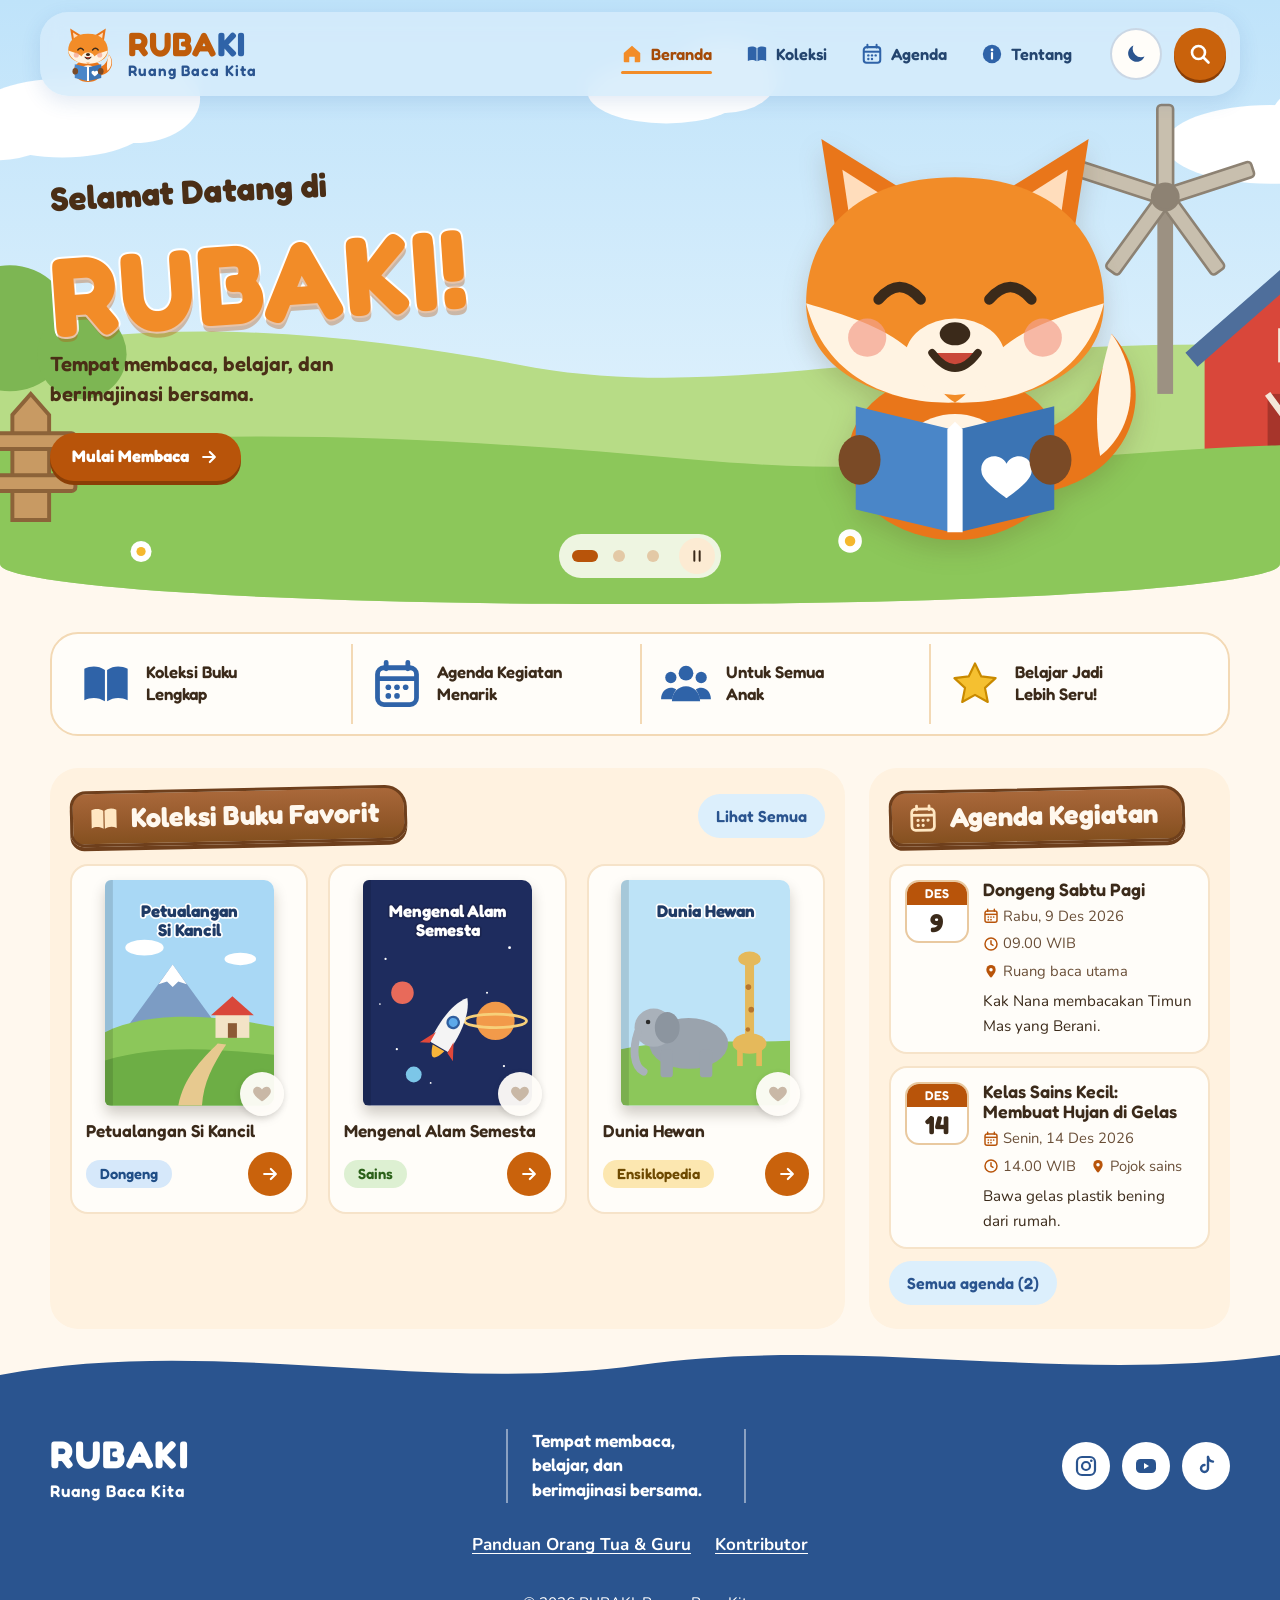
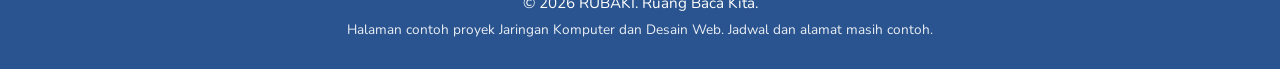
==== commit ca5c8b42: "Tambah tombol mode terang dan gelap Tombol bulan/matahari di navbar semua halaman. Pilihan disimpan " ====
--- a/index.html
+++ b/index.html
@@ -5,6 +5,15 @@
   <meta name="viewport" content="width=device-width, initial-scale=1">
   <title>RUBAKI · Ruang Baca Kita</title>
   <meta name="description" content="RUBAKI, ruang baca anak untuk membaca, belajar, dan berimajinasi bersama.">
+  <meta name="color-scheme" content="light dark">
+  <!-- Pasang tema sebelum halaman tampil supaya tidak berkedip terang lalu gelap -->
+  <script>
+    (function () {
+      var t = null;
+      try { t = JSON.parse(localStorage.getItem("rubaki-tema")); } catch (e) {}
+      document.documentElement.dataset.tema = t || (matchMedia("(prefers-color-scheme: dark)").matches ? "gelap" : "terang");
+    })();
+  </script>
   <link rel="preconnect" href="https://fonts.googleapis.com">
   <link rel="preconnect" href="https://fonts.gstatic.com" crossorigin>
   <link href="https://fonts.googleapis.com/css2?family=Fredoka:wght@500;600;700&family=Nunito:wght@400;600;700;800&display=swap" rel="stylesheet">
@@ -60,6 +69,8 @@
       <symbol id="i-clock" viewBox="0 0 24 24"><circle cx="12" cy="12" r="9" fill="none" stroke="currentColor" stroke-width="2.2"/><path d="M12 7v5l3 2" fill="none" stroke="currentColor" stroke-width="2.2" stroke-linecap="round"/></symbol>
       <symbol id="i-pause" viewBox="0 0 24 24"><path d="M8 5v14M16 5v14" stroke="currentColor" stroke-width="3" stroke-linecap="round"/></symbol>
       <symbol id="i-play" viewBox="0 0 24 24"><path d="M7 4.5v15l12-7.5z" fill="currentColor"/></symbol>
+      <symbol id="i-sun" viewBox="0 0 24 24"><circle cx="12" cy="12" r="4.5" fill="currentColor"/><g stroke="currentColor" stroke-width="2.2" stroke-linecap="round"><path d="M12 2v2.5M12 19.5V22M2 12h2.5M19.5 12H22M4.9 4.9l1.8 1.8M17.3 17.3l1.8 1.8M4.9 19.1l1.8-1.8M17.3 6.7l1.8-1.8"/></g></symbol>
+      <symbol id="i-moon" viewBox="0 0 24 24"><path d="M20.5 14.6A8.5 8.5 0 0 1 9.4 3.5a8.5 8.5 0 1 0 11.1 11.1z" fill="currentColor"/></symbol>
       <symbol id="i-ig" viewBox="0 0 24 24"><rect x="3" y="3" width="18" height="18" rx="5" fill="none" stroke="currentColor" stroke-width="2.2"/><circle cx="12" cy="12" r="4" fill="none" stroke="currentColor" stroke-width="2.2"/><circle cx="17.3" cy="6.7" r="1.3" fill="currentColor"/></symbol>
       <symbol id="i-yt" viewBox="0 0 24 24"><rect x="2" y="5" width="20" height="14" rx="4.5" fill="currentColor"/><path d="M10 9v6l5-3z" fill="#fff"/></symbol>
       <symbol id="i-tt" viewBox="0 0 24 24"><path d="M14 3v11.5a3.5 3.5 0 1 1-3.5-3.5" fill="none" stroke="currentColor" stroke-width="2.4" stroke-linecap="round"/><path d="M14 3c.4 2.6 2.2 4.4 5 4.6" fill="none" stroke="currentColor" stroke-width="2.4" stroke-linecap="round"/></symbol>
@@ -84,6 +95,10 @@
       <a class="nav__link" href="agenda.html" data-route="agenda"><svg aria-hidden="true"><use href="#i-cal"/></svg><span>Agenda</span></a>
       <a class="nav__link" href="tentang.html" data-route="tentang"><svg aria-hidden="true"><use href="#i-info"/></svg><span>Tentang</span></a>
     </nav>
+
+    <button class="theme-btn" type="button" id="toggleTema" aria-pressed="false" aria-label="Ganti ke mode gelap">
+      <svg aria-hidden="true"><use href="#i-moon"/></svg>
+    </button>
 
     <button class="search-btn" type="button" id="openSearch" aria-label="Cari buku atau agenda (tombol /)">
       <svg aria-hidden="true"><use href="#i-search"/></svg>
--- a/css/style.css
+++ b/css/style.css
@@ -404,3 +404,99 @@
 /* Tautan Panduan dan Kontributor di footer */
 .footer__links { display: flex; justify-content: center; flex-wrap: wrap; gap: 8px 24px; margin-top: 20px; }
 .footer__links a { color: #fff; font-weight: 700; text-underline-offset: 3px; min-height: 44px; display: inline-flex; align-items: center; }
+
+/* =========================================================
+   Tombol tema dan MODE GELAP
+   Aktif lewat <html data-tema="gelap">. Warna utama diganti
+   lewat variabel, sisanya warna tetap yang perlu ikut gelap.
+   ========================================================= */
+.theme-btn {
+  width: 52px; height: 52px; flex: none;
+  display: grid; place-items: center;
+  border: 2px solid rgba(47, 99, 168, .25); border-radius: 50%;
+  background: var(--paper); color: var(--blue-deep);
+}
+.theme-btn svg { width: 24px; height: 24px; }
+.theme-btn:hover { background: var(--sky); }
+.theme-btn + .search-btn { margin-left: -12px; }
+
+@media (max-width: 760px) {
+  .theme-btn { width: 48px; height: 48px; }
+  .theme-btn + .search-btn { margin-left: -2px; }
+}
+
+[data-tema="gelap"] {
+  color-scheme: dark;
+  --cream: #1C1511;
+  --paper: #281F18;
+  --sand: #3A2C21;
+  --sand-line: #4C3A2A;
+  --ink: #F5E8D8;
+  --ink-soft: #CDB8A2;
+  --orange-soft: #4A2E17;
+  --blue: #8DB8EE;
+  --blue-deep: #A6C8F2;
+  --sky: #22344A;
+  --focus: #A6C8F2;
+}
+
+[data-tema="gelap"] .skip,
+[data-tema="gelap"] .toast { color: #1C1511; }
+[data-tema="gelap"] .theme-btn { border-color: rgba(166, 200, 242, .3); }
+
+/* Header dan navigasi */
+[data-tema="gelap"] .topbar { background: rgba(26, 38, 54, .88); box-shadow: 0 6px 20px rgba(0, 0, 0, .35); }
+[data-tema="gelap"] .brand__name .o,
+[data-tema="gelap"] .nav__link[aria-current="page"] { color: #F7A04B; }
+[data-tema="gelap"] .nav__link { color: #CFE0F5; }
+[data-tema="gelap"] .nav__link:hover { background: rgba(255, 255, 255, .08); }
+@media (max-width: 760px) {
+  [data-tema="gelap"] .topbar { background: #1A2636; }
+}
+
+/* Tombol, tautan, chip */
+[data-tema="gelap"] .btn--soft { color: #FFD2A6; }
+[data-tema="gelap"] .btn--soft:hover { background: #5A3920; }
+[data-tema="gelap"] .pill-link:hover { background: #2C4560; }
+[data-tema="gelap"] .chip--blue  { background: #1F3A5C; color: #CFE3FA; }
+[data-tema="gelap"] .chip--green { background: #24402A; color: #BFE3A8; }
+[data-tema="gelap"] .chip--gold  { background: #4A3A12; color: #F6DB8E; }
+[data-tema="gelap"] .chip--rose  { background: #4A2622; color: #F5C4BC; }
+[data-tema="gelap"] .chips button[aria-pressed="true"] { color: #1C1511; }
+[data-tema="gelap"] mark { background: #6E5A12; }
+
+/* Panel dan kartu */
+[data-tema="gelap"] .panel,
+[data-tema="gelap"] .about-hero { background: #241B15; }
+[data-tema="gelap"] .book,
+[data-tema="gelap"] .agenda-item,
+[data-tema="gelap"] .card,
+[data-tema="gelap"] .reader__card { border-color: var(--sand-line); }
+[data-tema="gelap"] .book:hover { box-shadow: 0 10px 22px rgba(0, 0, 0, .4); }
+[data-tema="gelap"] .fav-btn { background: rgba(40, 31, 24, .95); color: #8A7868; }
+[data-tema="gelap"] .fav-btn[aria-pressed="true"],
+[data-tema="gelap"] .fav-toggle[aria-pressed="true"] svg { color: #FF6B73; }
+[data-tema="gelap"] .date-badge { background: var(--paper); border-color: #5A4530; }
+[data-tema="gelap"] .status--open { color: #9BD67A; }
+[data-tema="gelap"] .status--closed { color: #F2A396; }
+
+/* Formulir */
+[data-tema="gelap"] input,
+[data-tema="gelap"] select,
+[data-tema="gelap"] textarea { background: #221A14; border-color: #6A5440; }
+[data-tema="gelap"] .err { color: #FF8A80; }
+[data-tema="gelap"] .modal::backdrop { background: rgba(0, 0, 0, .65); }
+
+/* Beranda: pemandangan jadi senja */
+[data-tema="gelap"] .hero__scene { filter: brightness(.5) saturate(.85); }
+[data-tema="gelap"] .slide__pre,
+[data-tema="gelap"] .slide__lead,
+[data-tema="gelap"] .slide__title--sm { color: #FFF1E0; }
+[data-tema="gelap"] .hero__controls { background: rgba(40, 31, 24, .85); }
+[data-tema="gelap"] .dot::before { background: #6A5440; }
+
+/* Footer dan tombol bulat */
+[data-tema="gelap"] .footer { background: #16283F; }
+[data-tema="gelap"] .footer__wave { color: #16283F; }
+[data-tema="gelap"] .social,
+[data-tema="gelap"] .to-top { background: var(--paper); color: #CFE0F5; }
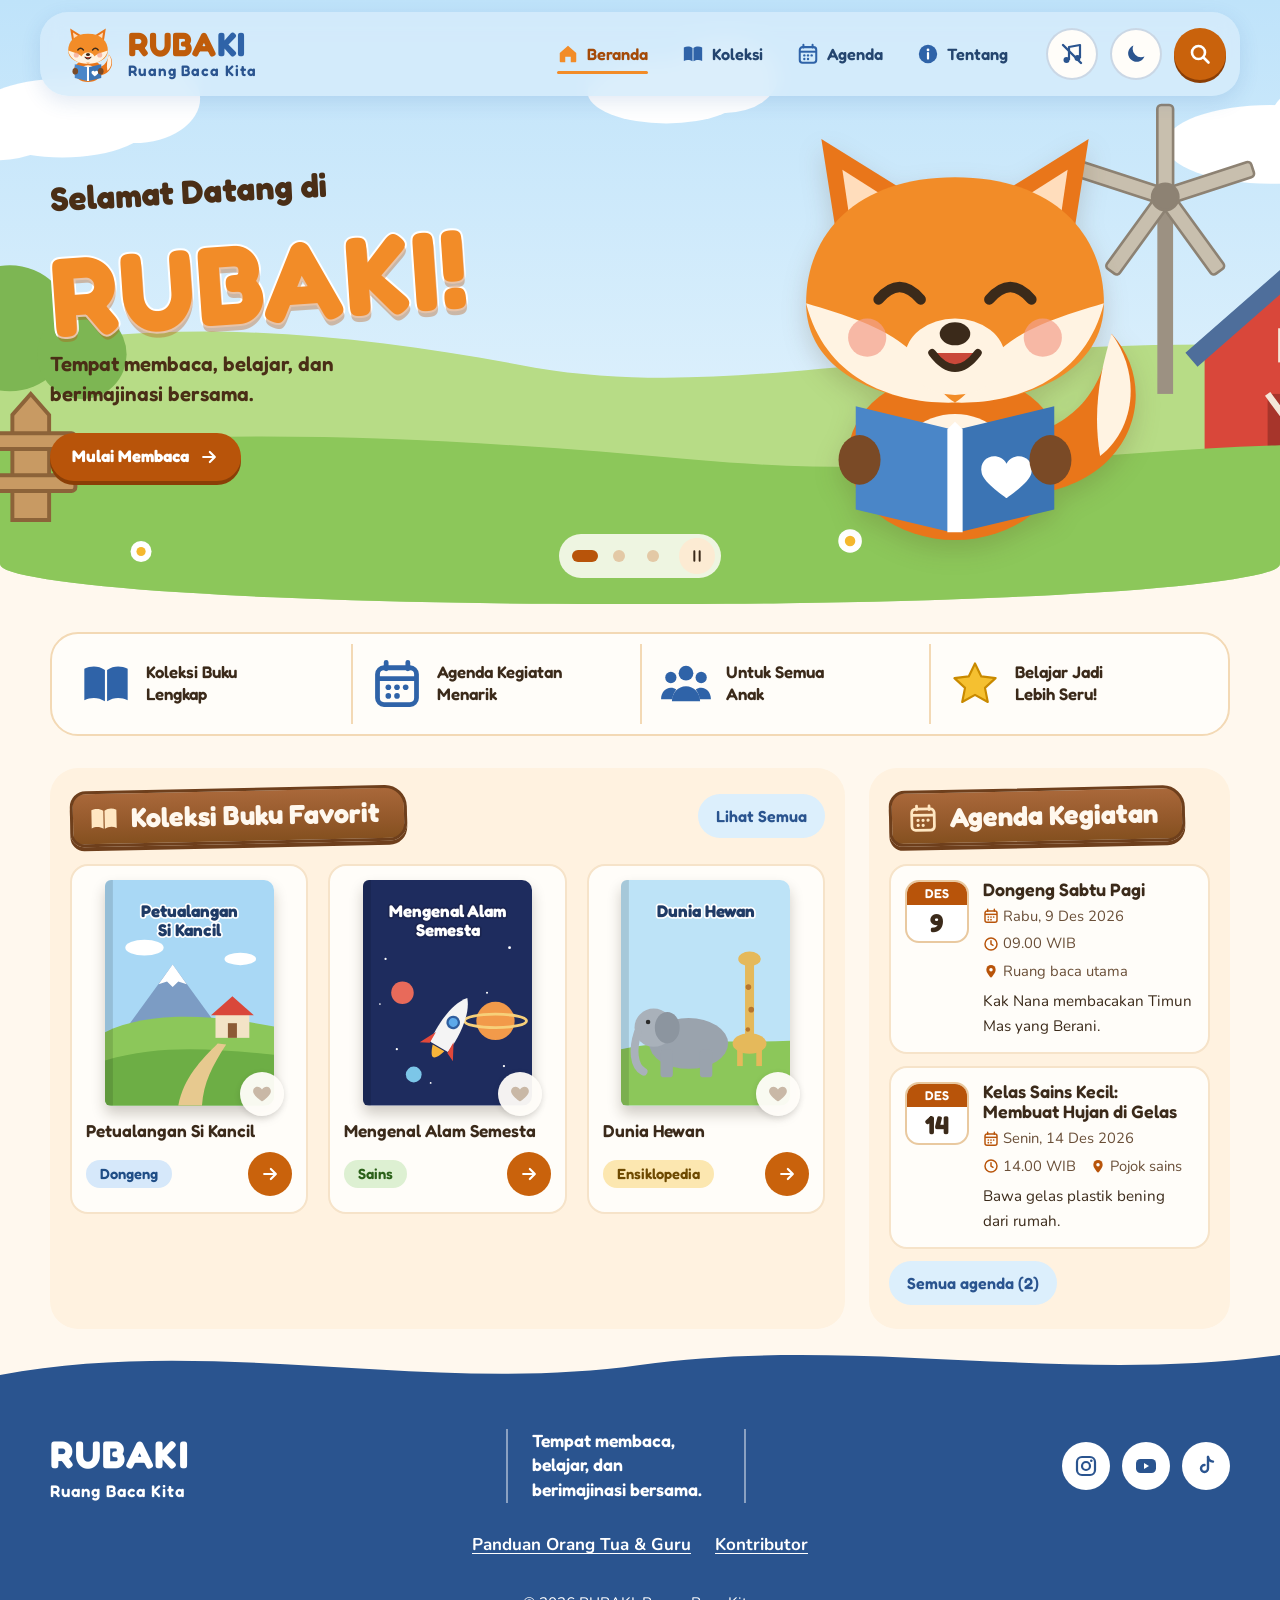
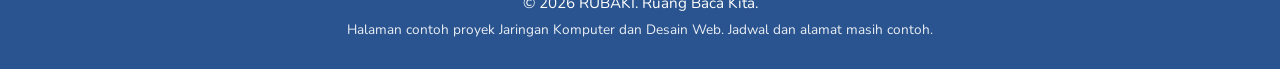
==== commit 9ecd8cd7: "Tambah tombol musik latar anak Lagu pendek ciptaan sendiri dimainkan lewat Web Audio, tanpa file MP3" ====
--- a/index.html
+++ b/index.html
@@ -71,6 +71,8 @@
       <symbol id="i-play" viewBox="0 0 24 24"><path d="M7 4.5v15l12-7.5z" fill="currentColor"/></symbol>
       <symbol id="i-sun" viewBox="0 0 24 24"><circle cx="12" cy="12" r="4.5" fill="currentColor"/><g stroke="currentColor" stroke-width="2.2" stroke-linecap="round"><path d="M12 2v2.5M12 19.5V22M2 12h2.5M19.5 12H22M4.9 4.9l1.8 1.8M17.3 17.3l1.8 1.8M4.9 19.1l1.8-1.8M17.3 6.7l1.8-1.8"/></g></symbol>
       <symbol id="i-moon" viewBox="0 0 24 24"><path d="M20.5 14.6A8.5 8.5 0 0 1 9.4 3.5a8.5 8.5 0 1 0 11.1 11.1z" fill="currentColor"/></symbol>
+      <symbol id="i-music" viewBox="0 0 24 24"><path d="M9 18V5l11-2v13" fill="none" stroke="currentColor" stroke-width="2.2" stroke-linejoin="round"/><circle cx="6.5" cy="18" r="3" fill="currentColor"/><circle cx="17.5" cy="16" r="3" fill="currentColor"/></symbol>
+      <symbol id="i-music-off" viewBox="0 0 24 24"><path d="M9 18V5l11-2v13" fill="none" stroke="currentColor" stroke-width="2.2" stroke-linejoin="round"/><circle cx="6.5" cy="18" r="3" fill="currentColor"/><circle cx="17.5" cy="16" r="3" fill="currentColor"/><path d="M3 3l18 18" stroke="currentColor" stroke-width="2.4" stroke-linecap="round"/></symbol>
       <symbol id="i-ig" viewBox="0 0 24 24"><rect x="3" y="3" width="18" height="18" rx="5" fill="none" stroke="currentColor" stroke-width="2.2"/><circle cx="12" cy="12" r="4" fill="none" stroke="currentColor" stroke-width="2.2"/><circle cx="17.3" cy="6.7" r="1.3" fill="currentColor"/></symbol>
       <symbol id="i-yt" viewBox="0 0 24 24"><rect x="2" y="5" width="20" height="14" rx="4.5" fill="currentColor"/><path d="M10 9v6l5-3z" fill="#fff"/></symbol>
       <symbol id="i-tt" viewBox="0 0 24 24"><path d="M14 3v11.5a3.5 3.5 0 1 1-3.5-3.5" fill="none" stroke="currentColor" stroke-width="2.4" stroke-linecap="round"/><path d="M14 3c.4 2.6 2.2 4.4 5 4.6" fill="none" stroke="currentColor" stroke-width="2.4" stroke-linecap="round"/></symbol>
@@ -96,6 +98,9 @@
       <a class="nav__link" href="tentang.html" data-route="tentang"><svg aria-hidden="true"><use href="#i-info"/></svg><span>Tentang</span></a>
     </nav>
 
+    <button class="theme-btn" type="button" id="toggleMusik" aria-pressed="false" aria-label="Putar musik latar">
+      <svg aria-hidden="true"><use href="#i-music-off"/></svg>
+    </button>
     <button class="theme-btn" type="button" id="toggleTema" aria-pressed="false" aria-label="Ganti ke mode gelap">
       <svg aria-hidden="true"><use href="#i-moon"/></svg>
     </button>
--- a/css/style.css
+++ b/css/style.css
@@ -418,11 +418,13 @@
 }
 .theme-btn svg { width: 24px; height: 24px; }
 .theme-btn:hover { background: var(--sky); }
-.theme-btn + .search-btn { margin-left: -12px; }
+.theme-btn + .search-btn,
+.theme-btn + .theme-btn { margin-left: -12px; }
 
 @media (max-width: 760px) {
   .theme-btn { width: 48px; height: 48px; }
-  .theme-btn + .search-btn { margin-left: -2px; }
+  .theme-btn + .search-btn,
+  .theme-btn + .theme-btn { margin-left: -2px; }
 }
 
 [data-tema="gelap"] {
@@ -500,3 +502,7 @@
 [data-tema="gelap"] .footer__wave { color: #16283F; }
 [data-tema="gelap"] .social,
 [data-tema="gelap"] .to-top { background: var(--paper); color: #CFE0F5; }
+
+/* Tombol musik saat menyala */
+#toggleMusik[aria-pressed="true"] { background: var(--orange-soft); color: var(--orange-deep); border-color: var(--orange); }
+[data-tema="gelap"] #toggleMusik[aria-pressed="true"] { color: #F7A04B; }
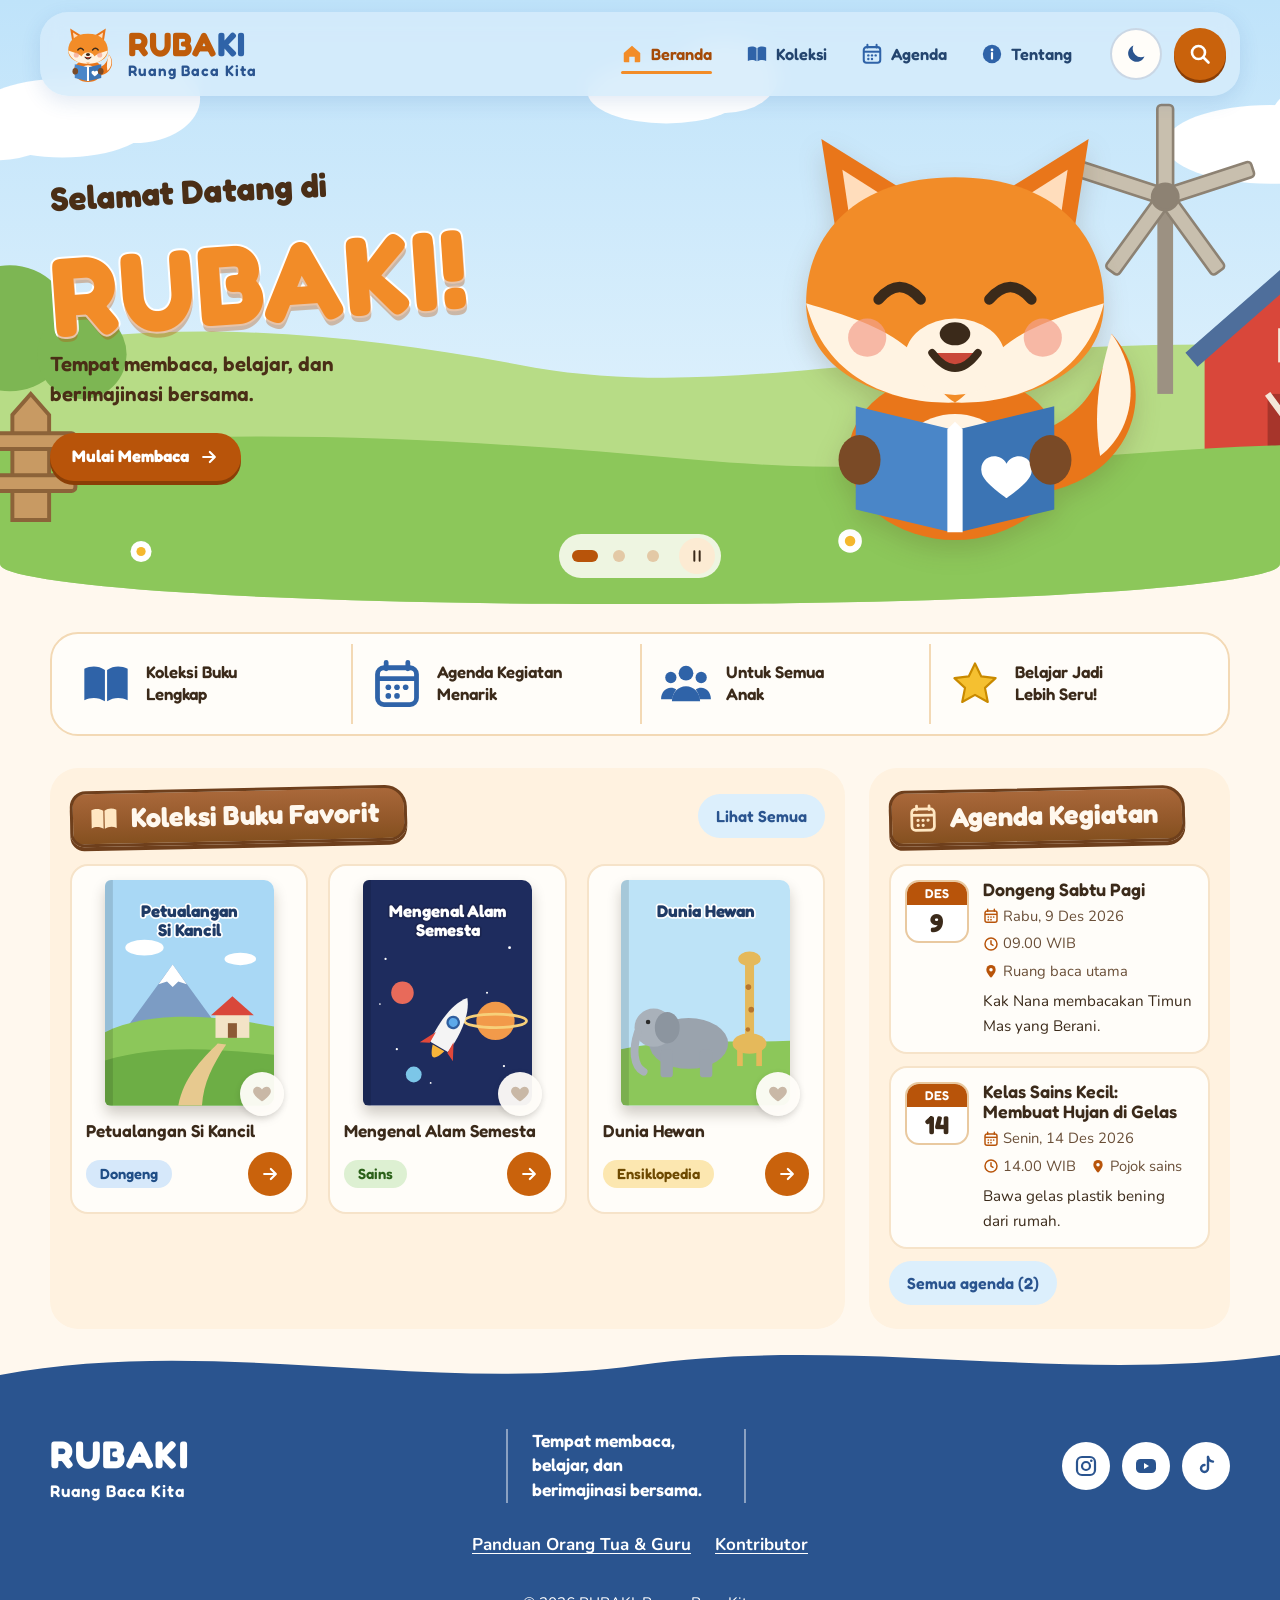
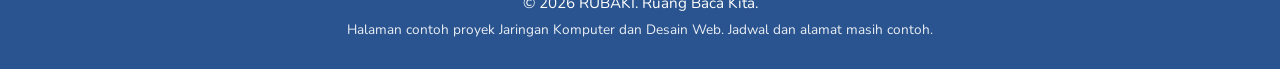
==== commit a6ed20c6: "Batalkan tombol musik latar Musiknya masih nada sintetis, bukan rekaman lagu asli.  Co-Authored-By: " ====
--- a/index.html
+++ b/index.html
@@ -71,8 +71,6 @@
       <symbol id="i-play" viewBox="0 0 24 24"><path d="M7 4.5v15l12-7.5z" fill="currentColor"/></symbol>
       <symbol id="i-sun" viewBox="0 0 24 24"><circle cx="12" cy="12" r="4.5" fill="currentColor"/><g stroke="currentColor" stroke-width="2.2" stroke-linecap="round"><path d="M12 2v2.5M12 19.5V22M2 12h2.5M19.5 12H22M4.9 4.9l1.8 1.8M17.3 17.3l1.8 1.8M4.9 19.1l1.8-1.8M17.3 6.7l1.8-1.8"/></g></symbol>
       <symbol id="i-moon" viewBox="0 0 24 24"><path d="M20.5 14.6A8.5 8.5 0 0 1 9.4 3.5a8.5 8.5 0 1 0 11.1 11.1z" fill="currentColor"/></symbol>
-      <symbol id="i-music" viewBox="0 0 24 24"><path d="M9 18V5l11-2v13" fill="none" stroke="currentColor" stroke-width="2.2" stroke-linejoin="round"/><circle cx="6.5" cy="18" r="3" fill="currentColor"/><circle cx="17.5" cy="16" r="3" fill="currentColor"/></symbol>
-      <symbol id="i-music-off" viewBox="0 0 24 24"><path d="M9 18V5l11-2v13" fill="none" stroke="currentColor" stroke-width="2.2" stroke-linejoin="round"/><circle cx="6.5" cy="18" r="3" fill="currentColor"/><circle cx="17.5" cy="16" r="3" fill="currentColor"/><path d="M3 3l18 18" stroke="currentColor" stroke-width="2.4" stroke-linecap="round"/></symbol>
       <symbol id="i-ig" viewBox="0 0 24 24"><rect x="3" y="3" width="18" height="18" rx="5" fill="none" stroke="currentColor" stroke-width="2.2"/><circle cx="12" cy="12" r="4" fill="none" stroke="currentColor" stroke-width="2.2"/><circle cx="17.3" cy="6.7" r="1.3" fill="currentColor"/></symbol>
       <symbol id="i-yt" viewBox="0 0 24 24"><rect x="2" y="5" width="20" height="14" rx="4.5" fill="currentColor"/><path d="M10 9v6l5-3z" fill="#fff"/></symbol>
       <symbol id="i-tt" viewBox="0 0 24 24"><path d="M14 3v11.5a3.5 3.5 0 1 1-3.5-3.5" fill="none" stroke="currentColor" stroke-width="2.4" stroke-linecap="round"/><path d="M14 3c.4 2.6 2.2 4.4 5 4.6" fill="none" stroke="currentColor" stroke-width="2.4" stroke-linecap="round"/></symbol>
@@ -98,9 +96,6 @@
       <a class="nav__link" href="tentang.html" data-route="tentang"><svg aria-hidden="true"><use href="#i-info"/></svg><span>Tentang</span></a>
     </nav>
 
-    <button class="theme-btn" type="button" id="toggleMusik" aria-pressed="false" aria-label="Putar musik latar">
-      <svg aria-hidden="true"><use href="#i-music-off"/></svg>
-    </button>
     <button class="theme-btn" type="button" id="toggleTema" aria-pressed="false" aria-label="Ganti ke mode gelap">
       <svg aria-hidden="true"><use href="#i-moon"/></svg>
     </button>
--- a/css/style.css
+++ b/css/style.css
@@ -418,13 +418,11 @@
 }
 .theme-btn svg { width: 24px; height: 24px; }
 .theme-btn:hover { background: var(--sky); }
-.theme-btn + .search-btn,
-.theme-btn + .theme-btn { margin-left: -12px; }
+.theme-btn + .search-btn { margin-left: -12px; }
 
 @media (max-width: 760px) {
   .theme-btn { width: 48px; height: 48px; }
-  .theme-btn + .search-btn,
-  .theme-btn + .theme-btn { margin-left: -2px; }
+  .theme-btn + .search-btn { margin-left: -2px; }
 }
 
 [data-tema="gelap"] {
@@ -502,7 +500,3 @@
 [data-tema="gelap"] .footer__wave { color: #16283F; }
 [data-tema="gelap"] .social,
 [data-tema="gelap"] .to-top { background: var(--paper); color: #CFE0F5; }
-
-/* Tombol musik saat menyala */
-#toggleMusik[aria-pressed="true"] { background: var(--orange-soft); color: var(--orange-deep); border-color: var(--orange); }
-[data-tema="gelap"] #toggleMusik[aria-pressed="true"] { color: #F7A04B; }
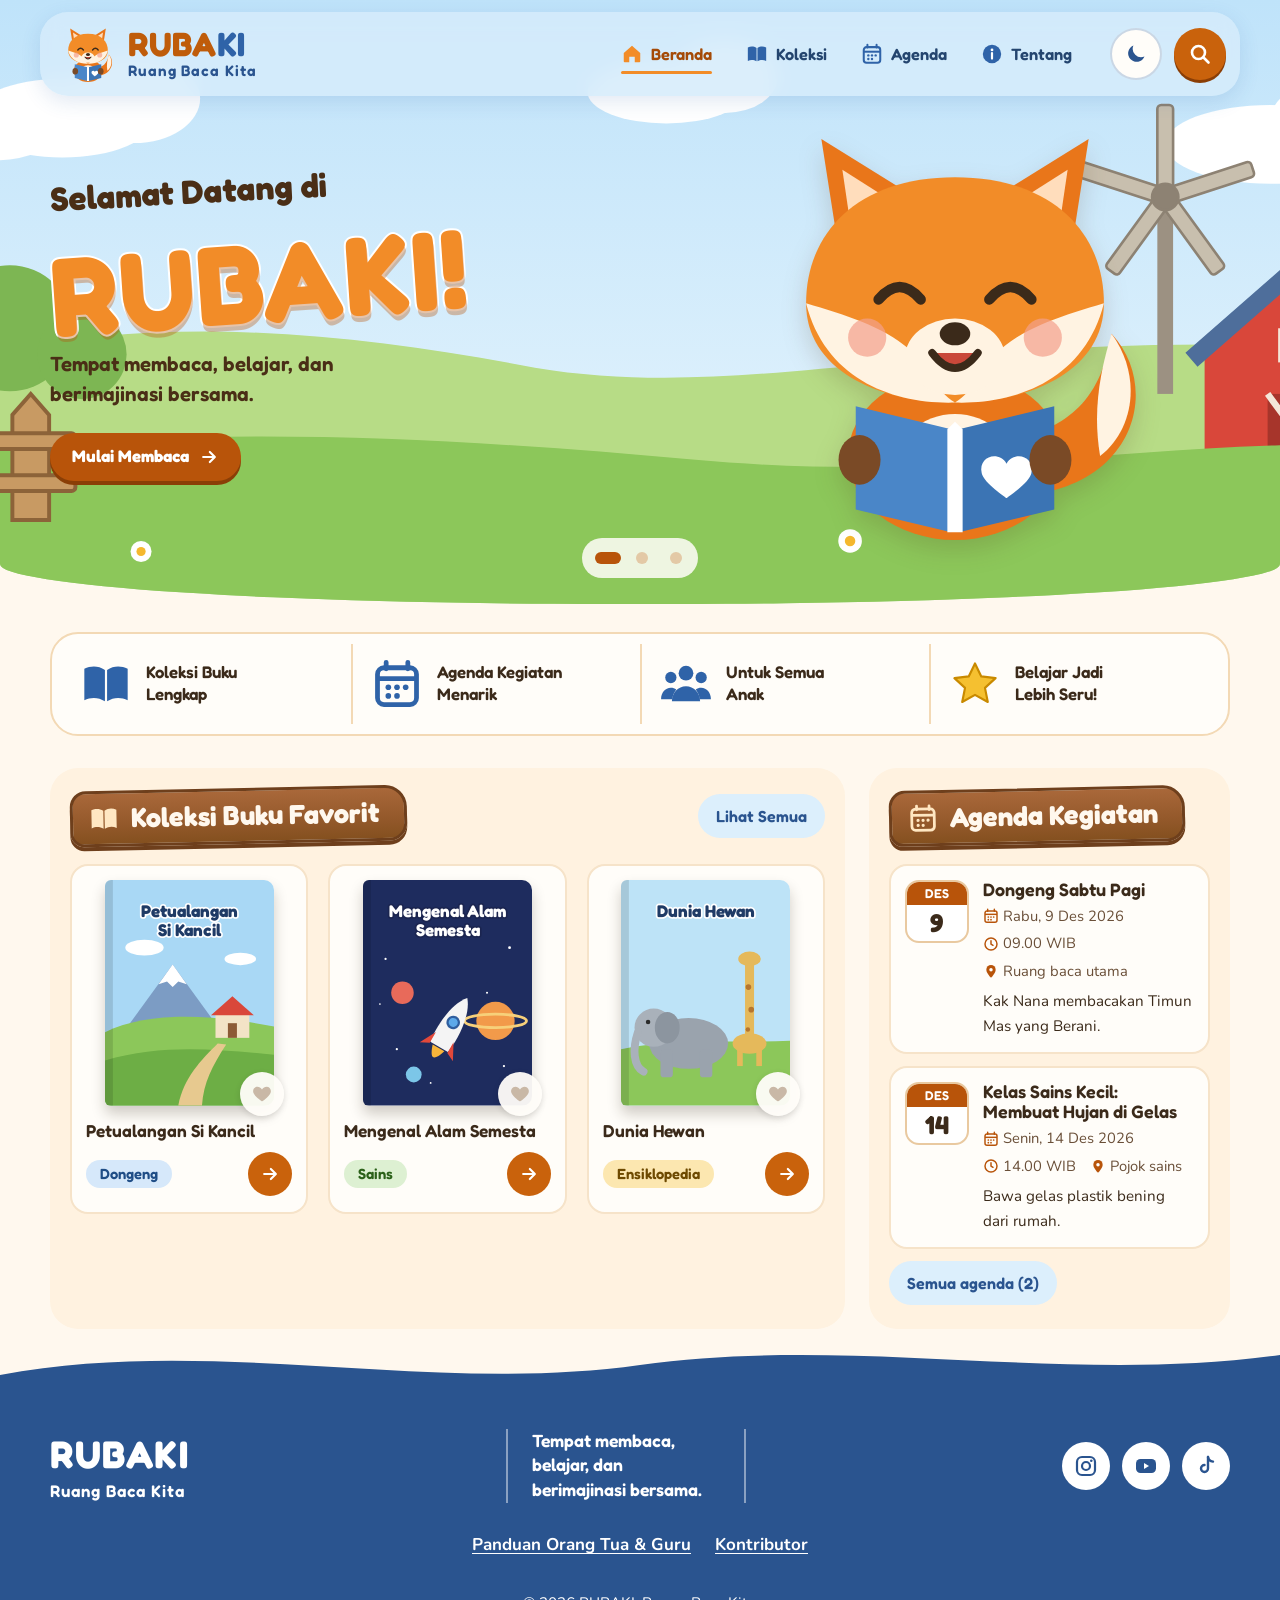
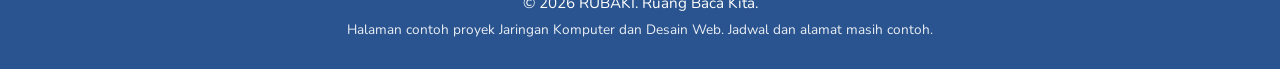
==== commit c0296219: "Hapus tombol jeda di slider Beranda Slider sekarang langsung geser otomatis tiap 6 detik, titik navi" ====
--- a/index.html
+++ b/index.html
@@ -201,9 +201,6 @@
             <button type="button" class="dot" role="tab" aria-selected="false" aria-label="Sorotan 2" data-go="1"></button>
             <button type="button" class="dot" role="tab" aria-selected="false" aria-label="Sorotan 3" data-go="2"></button>
           </div>
-          <button type="button" class="hero__pause" id="heroPause" aria-label="Jeda pergantian sorotan">
-            <svg aria-hidden="true"><use href="#i-pause"/></svg>
-          </button>
         </div>
       </div>
 
--- a/css/beranda.css
+++ b/css/beranda.css
@@ -48,8 +48,6 @@
 }
 .dot::before { content: ""; width: 12px; height: 12px; border-radius: 50%; background: #E3C9A6; transition: width .2s, background-color .2s; }
 .dot.is-active::before { width: 26px; border-radius: 8px; background: var(--orange-deep); }
-.hero__pause { width: 36px; height: 36px; border: 0; border-radius: 50%; background: var(--sand); color: var(--ink); display: grid; place-items: center; }
-.hero__pause svg { width: 16px; height: 16px; }
 @media (prefers-reduced-motion: no-preference) {
   .windmill { animation: spin 14s linear infinite; transform-box: fill-box; transform-origin: center; }
   .cloud { animation: drift 40s ease-in-out infinite alternate; }
